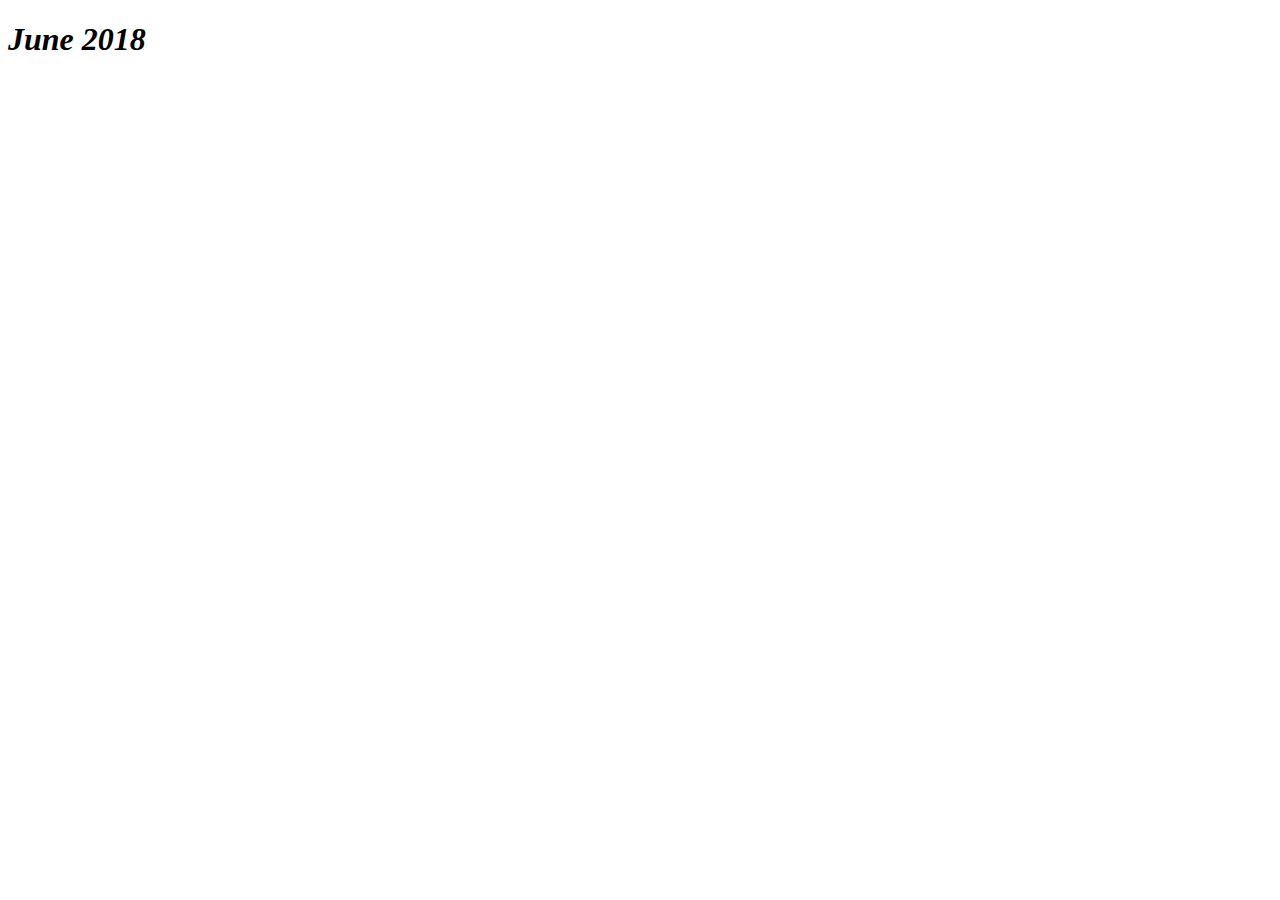
==== index.html @ 89ad9f08 "html test" ====
<!--<link rel="stylesheet" type="text/css" href="css/mypage.css">-->

<!DOCTYPE html>

<html>
<head>
    <meta http-equiv="Content-Type" content="text/html; charset=iso-8859-1">
    <title>TYX</title>
</head>
<body>
<h1 class = "header"><em>June 2018</em></h1>
<!--<form method="POST" action="logincheck-1.php">-->
    <!--<table>-->
        <!--<tr>-->
            <!--<p class="t1">Member id:<input type="text" size="20" name="member_id" ></p>-->
            <!--<p class="t1">Keyword:       <input type="text" size="20" name = "Search" placeholder="a book title or category"></p>-->
        <!--</tr>-->
    <!--</table>-->
    <!--<p class = "t1"><input type="submit" value="search"></p>-->
<!--</form>-->
</body>
</html>
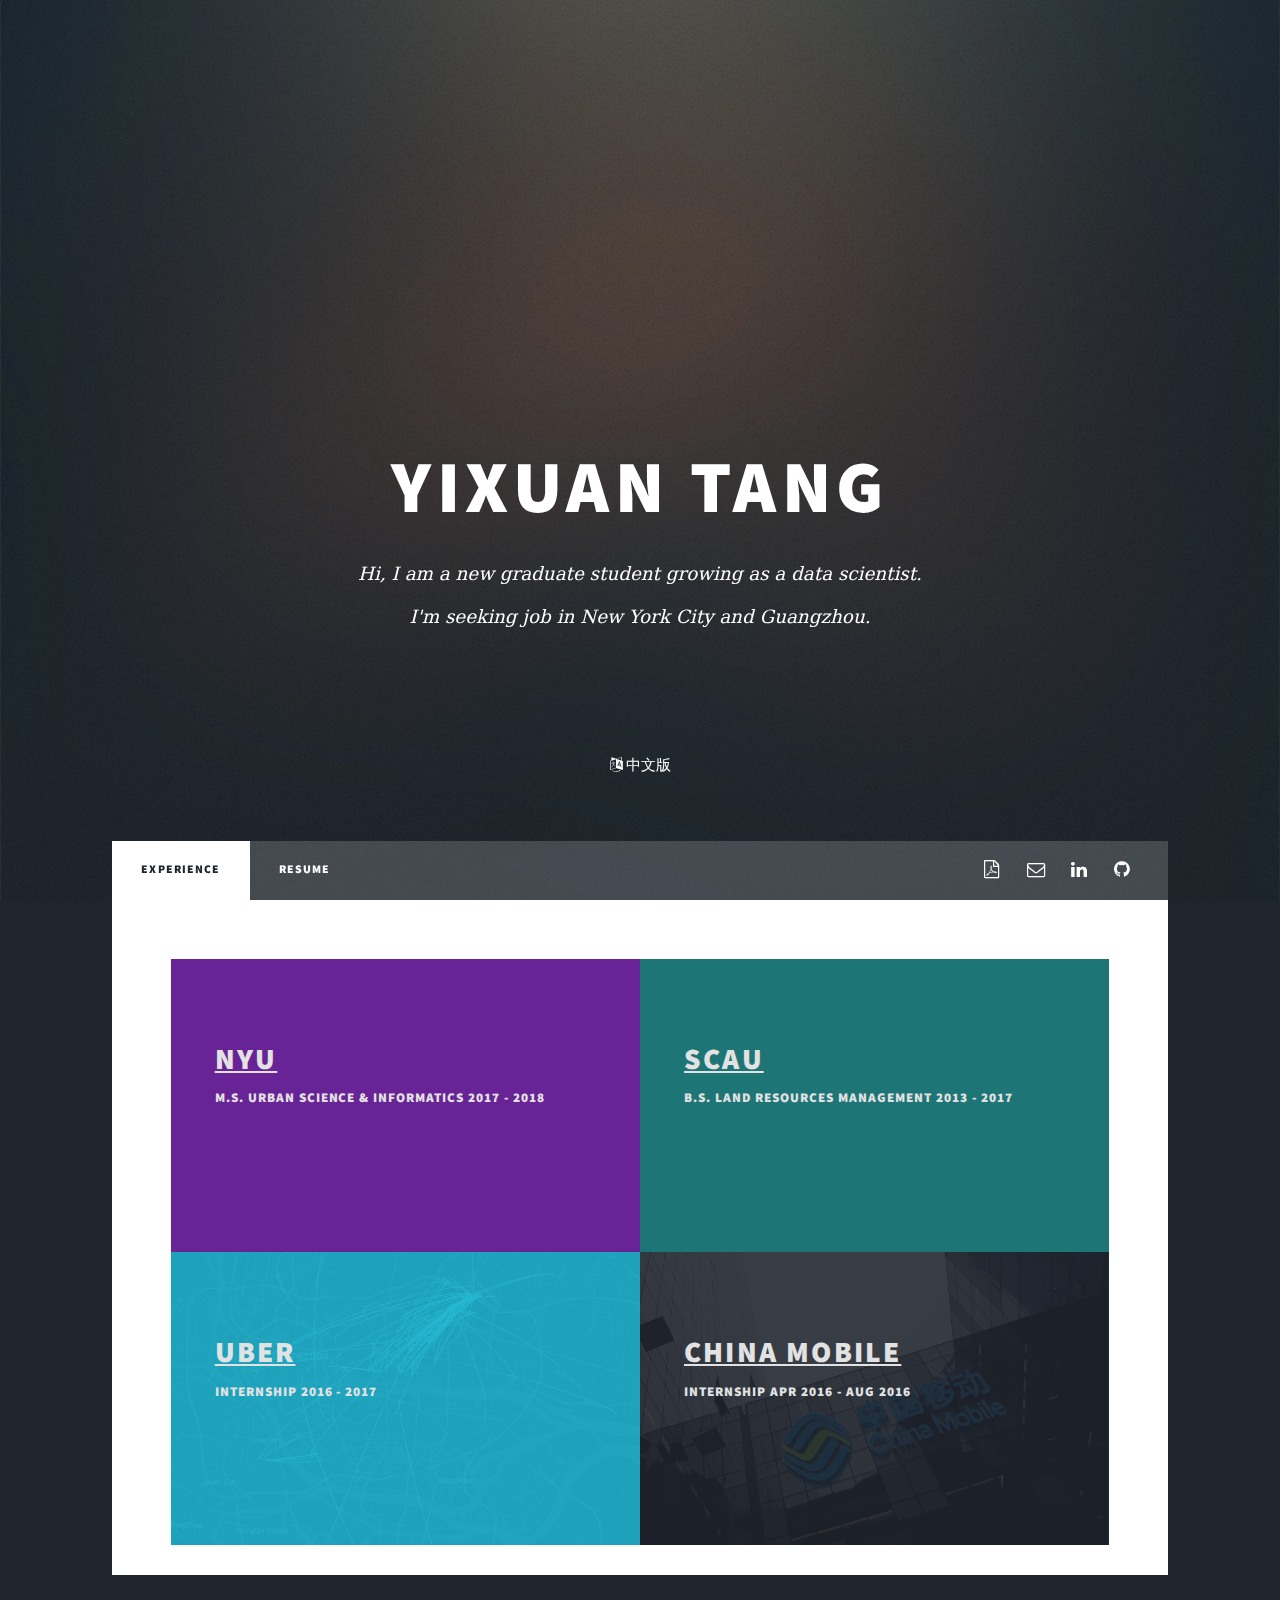
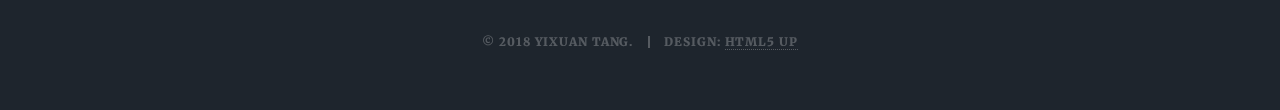
==== commit 7e92bbf5: "Jun Version Web" ====
--- a/index.html
+++ b/index.html
@@ -1,23 +1,122 @@
-
-<!--<link rel="stylesheet" type="text/css" href="css/mypage.css">-->
-
-<!DOCTYPE html>
-
-<html>
-<head>
-    <meta http-equiv="Content-Type" content="text/html; charset=iso-8859-1">
-    <title>TYX</title>
-</head>
-<body>
-<h1 class = "header"><em>June 2018</em></h1>
-<!--<form method="POST" action="logincheck-1.php">-->
-    <!--<table>-->
-        <!--<tr>-->
-            <!--<p class="t1">Member id:<input type="text" size="20" name="member_id" ></p>-->
-            <!--<p class="t1">Keyword:       <input type="text" size="20" name = "Search" placeholder="a book title or category"></p>-->
-        <!--</tr>-->
-    <!--</table>-->
-    <!--<p class = "t1"><input type="submit" value="search"></p>-->
-<!--</form>-->
-</body>
+<!DOCTYPE HTML>
+<!--
+	Massively by HTML5 UP
+	html5up.net | @ajlkn
+	Free for personal and commercial use under the CCA 3.0 license (html5up.net/license)
+-->
+<html>
+	<head>
+		<title>Yixuan Tang Personal Webpage</title>
+		<meta charset="utf-8" />
+		<meta name="viewport" content="width=device-width, initial-scale=1, user-scalable=no" />
+		<link rel="stylesheet" href="assets/css/main.css" />
+		<noscript><link rel="stylesheet" href="assets/css/noscript.css" /></noscript>
+	</head>
+	<body class="is-preload">
+		<!-- Wrapper -->
+			<div id="wrapper" class="fade-in">
+				<!-- Intro -->
+					<div id="intro">
+						<h1>Yixuan Tang</h1>
+
+						<p>Hi, I am a new graduate student growing as a data scientist.<br />
+						I'm seeking job in New York City and Guangzhou.<br /><br /><br /></p>
+						<ul class="actions">
+							<li><a href="index_中文.html" class = "icon fa-language"> 中文版</a></li>
+						</ul>
+					</div>
+
+				<!-- Header -->
+					<header id="header">
+						<a href="index.html" class="logo">Yixuan Tang</a>
+
+					</header>
+
+				<!-- Nav -->
+					<nav id="nav">
+						<ul class="links">
+							<li class="active"><a href="index.html">EXPERIENCE</a></li>
+							<li><a href="https://github.com/yixuantang/yixuantang.github.io/assets/resume/YixuanTang_Resume.pdf">RESUME</a></li>
+						</ul>
+						<ul class="icons">
+							<li><a href="https://github.com/yixuantang/yixuantang.github.io/assets/resume/YixuanTang_Resume.pdf" class="icon fa-file-pdf-o"><span class="label">Resume</span></a></li>
+							<li><a href="mailto:yt1369@Nyu.edu?Subject=Hey%20There's%20a%20job%20opportunity%20for%20you%20%3AD" class="icon alt fa-envelope-o"><span class="label">Email</span></a></li>
+					<li><a href="https://www.linkedin.com/in/yixuan-tang-3b2814149/" class="icon alt fa-linkedin"><span class="label">Linkedin</span></a></li>
+							<li><a href="https://github.com/yixuantang" class="icon alt fa-github"><span class="label">GitHub</span></a></li>
+						</ul>
+					</nav>
+
+				<!-- Main -->
+					<div id="main">
+						<!-- Featured Post -->
+							<section id="one" class="tiles">
+								<article>
+									<span class="image main">
+										<img src="images/nyu.JPG" alt="" />
+									</span>
+									<header class="major">
+										<h1>NYU</h1>
+										<h2>
+											<a href="generic.html" class="link">M.S. Urban Science & Informatics 2017 - 2018</a>
+										</h2>
+
+									</header>
+								</article>
+								<article>
+									<span class="image">
+										<img src="images/scau1.JPG" alt="" />
+									</span>
+									<header class="major">
+										<h1>SCAU</h1>
+										<h2>
+											<a href="generic_SCAU.html" class="link">B.S. Land Resources Management 2013 - 2017</a>
+										</h2>
+									</header>
+								</article>
+
+
+							<!--</section>-->
+							<!--<section id ='two' class="tiles">-->
+								<article>
+
+									<span class="image">
+										<img src="images/UberRoute.PNG" alt="" />
+									</span>
+									<header class="major">
+										<h1><a href="https://github.com/yixuantang/yixuantang.github.io/assets/resume/YixuanTang_Resume.pdf" class="link">Uber</a></h1>
+										<h2>
+											<a href="https://github.com/yixuantang/yixuantang.github.io/assets/resume/YixuanTang_Resume.pdf" class="link">Internship 2016 - 2017</a>
+										</h2>
+									</header>
+								</article>
+								<article>
+									<span class="image">
+										<img src="images/Chinamobile.jpeg" alt="" />
+									</span>
+									<header class="major">
+										<h1><a href='https://github.com/yixuantang/yixuantang.github.io/assets/resume/YixuanTang_Resume.pdf' class="link">China Mobile</a></h1>
+										<h2><a href="https://github.com/yixuantang/yixuantang.github.io/assets/resume/YixuanTang_Resume.pdf" class="link">Internship Apr 2016 - Aug 2016</a></h2>
+									</header>
+								</article>
+							</section>
+					</div>
+
+
+				<!-- Copyright -->
+					<div id="copyright">
+						<ul><li>&copy; 2018 Yixuan Tang. </li><li>Design: <a href="https://html5up.net">HTML5 UP</a></li></ul>
+					</div>
+
+			</div>
+
+		<!-- Scripts -->
+			<script src="assets/js/jquery.min.js"></script>
+			<script src="assets/js/jquery.scrollex.min.js"></script>
+			<script src="assets/js/jquery.scrolly.min.js"></script>
+			<script src="assets/js/browser.min.js"></script>
+			<script src="assets/js/breakpoints.min.js"></script>
+			<script src="assets/js/util.js"></script>
+			<script src="assets/js/main.js"></script>
+
+	</body>
 </html>--- a/assets/css/main.css
+++ b/assets/css/main.css
@@ -0,0 +1,4846 @@
+@import url(font-awesome.min.css);
+@import url("https://fonts.googleapis.com/css?family=Merriweather:300,700,300italic,700italic|Source+Sans+Pro:900");
+
+/*
+	Massively by HTML5 UP
+	html5up.net | @ajlkn
+	Free for personal and commercial use under the CCA 3.0 license (html5up.net/license)
+*/
+
+html, body, div, span, applet, object,
+iframe, h1, h2, h3, h4, h5, h6, p, blockquote,
+pre, a, abbr, acronym, address, big, cite,
+code, del, dfn, em, img, ins, kbd, q, s, samp,
+small, strike, strong, sub, sup, tt, var, b,
+u, i, center, dl, dt, dd, ol, ul, li, fieldset,
+form, label, legend, table, caption, tbody,
+tfoot, thead, tr, th, td, article, aside,
+canvas, details, embed, figure, figcaption,
+footer, header, hgroup, menu, nav, output, ruby,
+section, summary, time, mark, audio, video {
+	margin: 0;
+	padding: 0;
+	border: 0;
+	font-size: 100%;
+	font: inherit;
+	vertical-align: baseline;}
+
+article, aside, details, figcaption, figure,
+footer, header, hgroup, menu, nav, section {
+	display: block;}
+
+body {
+	line-height: 1;
+}
+
+ol, ul {
+	list-style: none;
+}
+
+blockquote, q {
+	quotes: none;
+}
+
+	blockquote:before, blockquote:after, q:before, q:after {
+		content: '';
+		content: none;
+	}
+
+table {
+	border-collapse: collapse;
+	border-spacing: 0;
+}
+
+body {
+	-webkit-text-size-adjust: none;
+}
+
+mark {
+	background-color: transparent;
+	color: inherit;
+}
+
+input::-moz-focus-inner {
+	border: 0;
+	padding: 0;
+}
+
+input, select, textarea {
+	-moz-appearance: none;
+	-webkit-appearance: none;
+	-ms-appearance: none;
+	appearance: none;
+}
+
+/* Basic */
+
+	@-ms-viewport {
+		width: device-width;
+	}
+
+	body {
+		-ms-overflow-style: scrollbar;
+	}
+
+	@media screen and (max-width: 480px) {
+
+		html, body {
+			min-width: 320px;
+		}
+
+	}
+
+	html {
+		box-sizing: border-box;
+	}
+
+	*, *:before, *:after {
+		box-sizing: inherit;
+	}
+
+	body {
+		background-color: #1e252d;
+	}
+
+		body.is-preload *, body.is-preload *:before, body.is-preload *:after {
+			-moz-animation: none !important;
+			-webkit-animation: none !important;
+			-ms-animation: none !important;
+			animation: none !important;
+			-moz-transition: none !important;
+			-webkit-transition: none !important;
+			-ms-transition: none !important;
+			transition: none !important;
+		}
+
+/* Type */
+
+	html {
+		font-size: 16pt;
+	}
+
+		@media screen and (max-width: 1680px) {
+
+			html {
+				font-size: 12pt;
+			}
+
+		}
+
+		@media screen and (max-width: 1280px) {
+
+			html {
+				font-size: 11pt;
+			}
+
+		}
+
+		@media screen and (max-width: 360px) {
+
+			html {
+				font-size: 10pt;
+			}
+
+		}
+
+	body {
+		color: #212931;
+	}
+
+	body, input, select, textarea {
+		font-family: "Merriweather", Georgia, serif;
+		font-weight: 300;
+		font-size: 1rem;
+		line-height: 2.375;
+	}
+
+	a {
+		-moz-transition: color 0.2s ease-in-out, background-color 0.2s ease-in-out, border-color 0.2s ease-in-out, box-shadow 0.2s ease-in-out;
+		-webkit-transition: color 0.2s ease-in-out, background-color 0.2s ease-in-out, border-color 0.2s ease-in-out, box-shadow 0.2s ease-in-out;
+		-ms-transition: color 0.2s ease-in-out, background-color 0.2s ease-in-out, border-color 0.2s ease-in-out, box-shadow 0.2s ease-in-out;
+		transition: color 0.2s ease-in-out, background-color 0.2s ease-in-out, border-color 0.2s ease-in-out, box-shadow 0.2s ease-in-out;
+		border-bottom: dotted 1px;
+		text-decoration: none;
+	}
+
+		a:hover {
+			border-bottom-color: transparent;
+		}
+
+	strong, b {
+		font-weight: 600;
+	}
+
+	em, i {
+		font-style: italic;
+	}
+
+	p {
+		text-align: justify;
+		margin: 0 0 2rem 0;
+	}
+
+	h1, h2, h3, h4, h5, h6 {
+		font-family: "Source Sans Pro", Helvetica, sans-serif;
+		font-weight: 900;
+		line-height: 1.5;
+		letter-spacing: 0.075em;
+		text-transform: uppercase;
+		margin: 0 0 1rem 0;
+	}
+
+		h1 a, h2 a, h3 a, h4 a, h5 a, h6 a {
+			border-bottom: 0;
+			color: inherit;
+			text-decoration: none;
+		}
+
+	h1 {
+		font-size: 4rem;
+		line-height: 1.1;
+		margin: 0 0 2rem 0;
+	}
+
+	h2 {
+		font-size: 1.75rem;
+		line-height: 1.3;
+		margin: 0 0 1.5rem 0;
+	}
+
+	h3 {
+		font-size: 1.25rem;
+		margin: 0 0 1.5rem 0;
+	}
+
+	h4 {
+		font-size: 1rem;
+	}
+
+	h5 {
+		font-size: 0.9rem;
+	}
+
+	h6 {
+		font-size: 0.8rem;
+	}
+	p{
+		font-family: "Droid Serif", "DejaVu Serif", "STIX", serif;
+		font-size: 0.8rem;
+		margin: 0 0 1.5rem 0;
+		text-align: left;
+
+
+	}
+	sub {
+		font-size: 0.8rem;
+		position: relative;
+		top: 0.5rem;
+	}
+
+	sup {
+		font-size: 0.8rem;
+		position: relative;
+		top: -0.5rem;
+	}
+
+	blockquote {
+		border-left: solid 4px;
+		font-style: italic;
+		margin: 0 0 2rem 0;
+		padding: 0.5rem 0 0.5rem 2rem;
+	}
+
+	code {
+		border: solid 2px;
+		font-family: "Courier New", monospace;
+		font-size: 0.9rem;
+		margin: 0 0.25rem;
+		padding: 0.25rem 0.65rem;
+	}
+
+	pre {
+		-webkit-overflow-scrolling: touch;
+		font-family: "Courier New", monospace;
+		font-size: 0.9rem;
+		margin: 0 0 2rem 0;
+	}
+
+		pre code {
+			display: block;
+			line-height: 1.75;
+			padding: 1rem 1.5rem;
+			overflow-x: auto;
+		}
+
+	hr {
+		border: 0;
+		border-bottom: solid 2px;
+		margin: 3rem 0;
+	}
+
+		hr.major {
+			margin: 5rem 0;
+		}
+
+	.align-left {
+		text-align: left;
+	}
+
+	.align-center {
+		text-align: center;
+	}
+
+	.align-right {
+		text-align: right;
+	}
+
+	input, select, textarea {
+		color: #212931;
+	}
+
+	a {
+		color: #212931;
+		border-bottom-color: rgba(33, 41, 49, 0.5);
+	}
+
+		a:hover {
+			border-bottom-color: transparent;
+			color: #18bfef !important;
+		}
+
+	strong, b {
+		color: #212931;
+	}
+
+	h1, h2, h3, h4, h5, h6 {
+		color: #212931;
+	}
+
+	blockquote {
+		border-left-color: #eeeeee;
+	}
+
+	code {
+		background: rgba(220, 220, 220, 0.25);
+		border-color: #eeeeee;
+	}
+
+	hr {
+		border-bottom-color: #eeeeee;
+	}
+
+/* Row */
+
+	.row {
+		display: flex;
+		flex-wrap: wrap;
+		box-sizing: border-box;
+		align-items: stretch;
+	}
+
+		.row > * {
+			box-sizing: border-box;
+		}
+
+		.row.gtr-uniform > * > :last-child {
+			margin-bottom: 0;
+		}
+
+		.row.aln-left {
+			justify-content: flex-start;
+		}
+
+		.row.aln-center {
+			justify-content: center;
+		}
+
+		.row.aln-right {
+			justify-content: flex-end;
+		}
+
+		.row.aln-top {
+			align-items: flex-start;
+		}
+
+		.row.aln-middle {
+			align-items: center;
+		}
+
+		.row.aln-bottom {
+			align-items: flex-end;
+		}
+
+		.row > .imp {
+			order: -1;
+		}
+
+		.row > .col-1 {
+			width: 8.3333333333%;
+		}
+
+		.row > .off-1 {
+			margin-left: 8.3333333333%;
+		}
+
+		.row > .col-2 {
+			width: 16.6666666667%;
+		}
+
+		.row > .off-2 {
+			margin-left: 16.6666666667%;
+		}
+
+		.row > .col-3 {
+			width: 25%;
+		}
+
+		.row > .off-3 {
+			margin-left: 25%;
+		}
+
+		.row > .col-4 {
+			width: 33.3333333333%;
+		}
+
+		.row > .off-4 {
+			margin-left: 33.3333333333%;
+		}
+
+		.row > .col-5 {
+			width: 41.6666666667%;
+		}
+
+		.row > .off-5 {
+			margin-left: 41.6666666667%;
+		}
+
+		.row > .col-6 {
+			width: 50%;
+		}
+
+		.row > .off-6 {
+			margin-left: 50%;
+		}
+
+		.row > .col-7 {
+			width: 58.3333333333%;
+		}
+
+		.row > .off-7 {
+			margin-left: 58.3333333333%;
+		}
+
+		.row > .col-8 {
+			width: 66.6666666667%;
+		}
+
+		.row > .off-8 {
+			margin-left: 66.6666666667%;
+		}
+
+		.row > .col-9 {
+			width: 75%;
+		}
+
+		.row > .off-9 {
+			margin-left: 75%;
+		}
+
+		.row > .col-10 {
+			width: 83.3333333333%;
+		}
+
+		.row > .off-10 {
+			margin-left: 83.3333333333%;
+		}
+
+		.row > .col-11 {
+			width: 91.6666666667%;
+		}
+
+		.row > .off-11 {
+			margin-left: 91.6666666667%;
+		}
+
+		.row > .col-12 {
+			width: 100%;
+		}
+
+		.row > .off-12 {
+			margin-left: 100%;
+		}
+
+		.row.gtr-0 {
+			margin-top: 0;
+			margin-left: 0rem;
+		}
+
+			.row.gtr-0 > * {
+				padding: 0 0 0 0rem;
+			}
+
+			.row.gtr-0.gtr-uniform {
+				margin-top: 0rem;
+			}
+
+				.row.gtr-0.gtr-uniform > * {
+					padding-top: 0rem;
+				}
+
+		.row.gtr-25 {
+			margin-top: 0;
+			margin-left: -0.375rem;
+		}
+
+			.row.gtr-25 > * {
+				padding: 0 0 0 0.375rem;
+			}
+
+			.row.gtr-25.gtr-uniform {
+				margin-top: -0.375rem;
+			}
+
+				.row.gtr-25.gtr-uniform > * {
+					padding-top: 0.375rem;
+				}
+
+		.row.gtr-50 {
+			margin-top: 0;
+			margin-left: -0.75rem;
+		}
+
+			.row.gtr-50 > * {
+				padding: 0 0 0 0.75rem;
+			}
+
+			.row.gtr-50.gtr-uniform {
+				margin-top: -0.75rem;
+			}
+
+				.row.gtr-50.gtr-uniform > * {
+					padding-top: 0.75rem;
+				}
+
+		.row {
+			margin-top: 0;
+			margin-left: -1.5rem;
+		}
+
+			.row > * {
+				padding: 0 0 0 1.5rem;
+			}
+
+			.row.gtr-uniform {
+				margin-top: -1.5rem;
+			}
+
+				.row.gtr-uniform > * {
+					padding-top: 1.5rem;
+				}
+
+		.row.gtr-150 {
+			margin-top: 0;
+			margin-left: -2.25rem;
+		}
+
+			.row.gtr-150 > * {
+				padding: 0 0 0 2.25rem;
+			}
+
+			.row.gtr-150.gtr-uniform {
+				margin-top: -2.25rem;
+			}
+
+				.row.gtr-150.gtr-uniform > * {
+					padding-top: 2.25rem;
+				}
+
+		.row.gtr-200 {
+			margin-top: 0;
+			margin-left: -3rem;
+		}
+
+			.row.gtr-200 > * {
+				padding: 0 0 0 3rem;
+			}
+
+			.row.gtr-200.gtr-uniform {
+				margin-top: -3rem;
+			}
+
+				.row.gtr-200.gtr-uniform > * {
+					padding-top: 3rem;
+				}
+
+		@media screen and (max-width: 1680px) {
+
+			.row {
+				display: flex;
+				flex-wrap: wrap;
+				box-sizing: border-box;
+				align-items: stretch;
+			}
+
+				.row > * {
+					box-sizing: border-box;
+				}
+
+				.row.gtr-uniform > * > :last-child {
+					margin-bottom: 0;
+				}
+
+				.row.aln-left {
+					justify-content: flex-start;
+				}
+
+				.row.aln-center {
+					justify-content: center;
+				}
+
+				.row.aln-right {
+					justify-content: flex-end;
+				}
+
+				.row.aln-top {
+					align-items: flex-start;
+				}
+
+				.row.aln-middle {
+					align-items: center;
+				}
+
+				.row.aln-bottom {
+					align-items: flex-end;
+				}
+
+				.row > .imp-xlarge {
+					order: -1;
+				}
+
+				.row > .col-1-xlarge {
+					width: 8.3333333333%;
+				}
+
+				.row > .off-1-xlarge {
+					margin-left: 8.3333333333%;
+				}
+
+				.row > .col-2-xlarge {
+					width: 16.6666666667%;
+				}
+
+				.row > .off-2-xlarge {
+					margin-left: 16.6666666667%;
+				}
+
+				.row > .col-3-xlarge {
+					width: 25%;
+				}
+
+				.row > .off-3-xlarge {
+					margin-left: 25%;
+				}
+
+				.row > .col-4-xlarge {
+					width: 33.3333333333%;
+				}
+
+				.row > .off-4-xlarge {
+					margin-left: 33.3333333333%;
+				}
+
+				.row > .col-5-xlarge {
+					width: 41.6666666667%;
+				}
+
+				.row > .off-5-xlarge {
+					margin-left: 41.6666666667%;
+				}
+
+				.row > .col-6-xlarge {
+					width: 50%;
+				}
+
+				.row > .off-6-xlarge {
+					margin-left: 50%;
+				}
+
+				.row > .col-7-xlarge {
+					width: 58.3333333333%;
+				}
+
+				.row > .off-7-xlarge {
+					margin-left: 58.3333333333%;
+				}
+
+				.row > .col-8-xlarge {
+					width: 66.6666666667%;
+				}
+
+				.row > .off-8-xlarge {
+					margin-left: 66.6666666667%;
+				}
+
+				.row > .col-9-xlarge {
+					width: 75%;
+				}
+
+				.row > .off-9-xlarge {
+					margin-left: 75%;
+				}
+
+				.row > .col-10-xlarge {
+					width: 83.3333333333%;
+				}
+
+				.row > .off-10-xlarge {
+					margin-left: 83.3333333333%;
+				}
+
+				.row > .col-11-xlarge {
+					width: 91.6666666667%;
+				}
+
+				.row > .off-11-xlarge {
+					margin-left: 91.6666666667%;
+				}
+
+				.row > .col-12-xlarge {
+					width: 100%;
+				}
+
+				.row > .off-12-xlarge {
+					margin-left: 100%;
+				}
+
+				.row.gtr-0 {
+					margin-top: 0;
+					margin-left: 0rem;
+				}
+
+					.row.gtr-0 > * {
+						padding: 0 0 0 0rem;
+					}
+
+					.row.gtr-0.gtr-uniform {
+						margin-top: 0rem;
+					}
+
+						.row.gtr-0.gtr-uniform > * {
+							padding-top: 0rem;
+						}
+
+				.row.gtr-25 {
+					margin-top: 0;
+					margin-left: -0.375rem;
+				}
+
+					.row.gtr-25 > * {
+						padding: 0 0 0 0.375rem;
+					}
+
+					.row.gtr-25.gtr-uniform {
+						margin-top: -0.375rem;
+					}
+
+						.row.gtr-25.gtr-uniform > * {
+							padding-top: 0.375rem;
+						}
+
+				.row.gtr-50 {
+					margin-top: 0;
+					margin-left: -0.75rem;
+				}
+
+					.row.gtr-50 > * {
+						padding: 0 0 0 0.75rem;
+					}
+
+					.row.gtr-50.gtr-uniform {
+						margin-top: -0.75rem;
+					}
+
+						.row.gtr-50.gtr-uniform > * {
+							padding-top: 0.75rem;
+						}
+
+				.row {
+					margin-top: 0;
+					margin-left: -1.5rem;
+				}
+
+					.row > * {
+						padding: 0 0 0 1.5rem;
+					}
+
+					.row.gtr-uniform {
+						margin-top: -1.5rem;
+					}
+
+						.row.gtr-uniform > * {
+							padding-top: 1.5rem;
+						}
+
+				.row.gtr-150 {
+					margin-top: 0;
+					margin-left: -2.25rem;
+				}
+
+					.row.gtr-150 > * {
+						padding: 0 0 0 2.25rem;
+					}
+
+					.row.gtr-150.gtr-uniform {
+						margin-top: -2.25rem;
+					}
+
+						.row.gtr-150.gtr-uniform > * {
+							padding-top: 2.25rem;
+						}
+
+				.row.gtr-200 {
+					margin-top: 0;
+					margin-left: -3rem;
+				}
+
+					.row.gtr-200 > * {
+						padding: 0 0 0 3rem;
+					}
+
+					.row.gtr-200.gtr-uniform {
+						margin-top: -3rem;
+					}
+
+						.row.gtr-200.gtr-uniform > * {
+							padding-top: 3rem;
+						}
+
+		}
+
+		@media screen and (max-width: 1280px) {
+
+			.row {
+				display: flex;
+				flex-wrap: wrap;
+				box-sizing: border-box;
+				align-items: stretch;
+			}
+
+				.row > * {
+					box-sizing: border-box;
+				}
+
+				.row.gtr-uniform > * > :last-child {
+					margin-bottom: 0;
+				}
+
+				.row.aln-left {
+					justify-content: flex-start;
+				}
+
+				.row.aln-center {
+					justify-content: center;
+				}
+
+				.row.aln-right {
+					justify-content: flex-end;
+				}
+
+				.row.aln-top {
+					align-items: flex-start;
+				}
+
+				.row.aln-middle {
+					align-items: center;
+				}
+
+				.row.aln-bottom {
+					align-items: flex-end;
+				}
+
+				.row > .imp-large {
+					order: -1;
+				}
+
+				.row > .col-1-large {
+					width: 8.3333333333%;
+				}
+
+				.row > .off-1-large {
+					margin-left: 8.3333333333%;
+				}
+
+				.row > .col-2-large {
+					width: 16.6666666667%;
+				}
+
+				.row > .off-2-large {
+					margin-left: 16.6666666667%;
+				}
+
+				.row > .col-3-large {
+					width: 25%;
+				}
+
+				.row > .off-3-large {
+					margin-left: 25%;
+				}
+
+				.row > .col-4-large {
+					width: 33.3333333333%;
+				}
+
+				.row > .off-4-large {
+					margin-left: 33.3333333333%;
+				}
+
+				.row > .col-5-large {
+					width: 41.6666666667%;
+				}
+
+				.row > .off-5-large {
+					margin-left: 41.6666666667%;
+				}
+
+				.row > .col-6-large {
+					width: 50%;
+				}
+
+				.row > .off-6-large {
+					margin-left: 50%;
+				}
+
+				.row > .col-7-large {
+					width: 58.3333333333%;
+				}
+
+				.row > .off-7-large {
+					margin-left: 58.3333333333%;
+				}
+
+				.row > .col-8-large {
+					width: 66.6666666667%;
+				}
+
+				.row > .off-8-large {
+					margin-left: 66.6666666667%;
+				}
+
+				.row > .col-9-large {
+					width: 75%;
+				}
+
+				.row > .off-9-large {
+					margin-left: 75%;
+				}
+
+				.row > .col-10-large {
+					width: 83.3333333333%;
+				}
+
+				.row > .off-10-large {
+					margin-left: 83.3333333333%;
+				}
+
+				.row > .col-11-large {
+					width: 91.6666666667%;
+				}
+
+				.row > .off-11-large {
+					margin-left: 91.6666666667%;
+				}
+
+				.row > .col-12-large {
+					width: 100%;
+				}
+
+				.row > .off-12-large {
+					margin-left: 100%;
+				}
+
+				.row.gtr-0 {
+					margin-top: 0;
+					margin-left: 0rem;
+				}
+
+					.row.gtr-0 > * {
+						padding: 0 0 0 0rem;
+					}
+
+					.row.gtr-0.gtr-uniform {
+						margin-top: 0rem;
+					}
+
+						.row.gtr-0.gtr-uniform > * {
+							padding-top: 0rem;
+						}
+
+				.row.gtr-25 {
+					margin-top: 0;
+					margin-left: -0.375rem;
+				}
+
+					.row.gtr-25 > * {
+						padding: 0 0 0 0.375rem;
+					}
+
+					.row.gtr-25.gtr-uniform {
+						margin-top: -0.375rem;
+					}
+
+						.row.gtr-25.gtr-uniform > * {
+							padding-top: 0.375rem;
+						}
+
+				.row.gtr-50 {
+					margin-top: 0;
+					margin-left: -0.75rem;
+				}
+
+					.row.gtr-50 > * {
+						padding: 0 0 0 0.75rem;
+					}
+
+					.row.gtr-50.gtr-uniform {
+						margin-top: -0.75rem;
+					}
+
+						.row.gtr-50.gtr-uniform > * {
+							padding-top: 0.75rem;
+						}
+
+				.row {
+					margin-top: 0;
+					margin-left: -1.5rem;
+				}
+
+					.row > * {
+						padding: 0 0 0 1.5rem;
+					}
+
+					.row.gtr-uniform {
+						margin-top: -1.5rem;
+					}
+
+						.row.gtr-uniform > * {
+							padding-top: 1.5rem;
+						}
+
+				.row.gtr-150 {
+					margin-top: 0;
+					margin-left: -2.25rem;
+				}
+
+					.row.gtr-150 > * {
+						padding: 0 0 0 2.25rem;
+					}
+
+					.row.gtr-150.gtr-uniform {
+						margin-top: -2.25rem;
+					}
+
+						.row.gtr-150.gtr-uniform > * {
+							padding-top: 2.25rem;
+						}
+
+				.row.gtr-200 {
+					margin-top: 0;
+					margin-left: -3rem;
+				}
+
+					.row.gtr-200 > * {
+						padding: 0 0 0 3rem;
+					}
+
+					.row.gtr-200.gtr-uniform {
+						margin-top: -3rem;
+					}
+
+						.row.gtr-200.gtr-uniform > * {
+							padding-top: 3rem;
+						}
+
+		}
+
+		@media screen and (max-width: 980px) {
+
+			.row {
+				display: flex;
+				flex-wrap: wrap;
+				box-sizing: border-box;
+				align-items: stretch;
+			}
+
+				.row > * {
+					box-sizing: border-box;
+				}
+
+				.row.gtr-uniform > * > :last-child {
+					margin-bottom: 0;
+				}
+
+				.row.aln-left {
+					justify-content: flex-start;
+				}
+
+				.row.aln-center {
+					justify-content: center;
+				}
+
+				.row.aln-right {
+					justify-content: flex-end;
+				}
+
+				.row.aln-top {
+					align-items: flex-start;
+				}
+
+				.row.aln-middle {
+					align-items: center;
+				}
+
+				.row.aln-bottom {
+					align-items: flex-end;
+				}
+
+				.row > .imp-medium {
+					order: -1;
+				}
+
+				.row > .col-1-medium {
+					width: 8.3333333333%;
+				}
+
+				.row > .off-1-medium {
+					margin-left: 8.3333333333%;
+				}
+
+				.row > .col-2-medium {
+					width: 16.6666666667%;
+				}
+
+				.row > .off-2-medium {
+					margin-left: 16.6666666667%;
+				}
+
+				.row > .col-3-medium {
+					width: 25%;
+				}
+
+				.row > .off-3-medium {
+					margin-left: 25%;
+				}
+
+				.row > .col-4-medium {
+					width: 33.3333333333%;
+				}
+
+				.row > .off-4-medium {
+					margin-left: 33.3333333333%;
+				}
+
+				.row > .col-5-medium {
+					width: 41.6666666667%;
+				}
+
+				.row > .off-5-medium {
+					margin-left: 41.6666666667%;
+				}
+
+				.row > .col-6-medium {
+					width: 50%;
+				}
+
+				.row > .off-6-medium {
+					margin-left: 50%;
+				}
+
+				.row > .col-7-medium {
+					width: 58.3333333333%;
+				}
+
+				.row > .off-7-medium {
+					margin-left: 58.3333333333%;
+				}
+
+				.row > .col-8-medium {
+					width: 66.6666666667%;
+				}
+
+				.row > .off-8-medium {
+					margin-left: 66.6666666667%;
+				}
+
+				.row > .col-9-medium {
+					width: 75%;
+				}
+
+				.row > .off-9-medium {
+					margin-left: 75%;
+				}
+
+				.row > .col-10-medium {
+					width: 83.3333333333%;
+				}
+
+				.row > .off-10-medium {
+					margin-left: 83.3333333333%;
+				}
+
+				.row > .col-11-medium {
+					width: 91.6666666667%;
+				}
+
+				.row > .off-11-medium {
+					margin-left: 91.6666666667%;
+				}
+
+				.row > .col-12-medium {
+					width: 100%;
+				}
+
+				.row > .off-12-medium {
+					margin-left: 100%;
+				}
+
+				.row.gtr-0 {
+					margin-top: 0;
+					margin-left: 0rem;
+				}
+
+					.row.gtr-0 > * {
+						padding: 0 0 0 0rem;
+					}
+
+					.row.gtr-0.gtr-uniform {
+						margin-top: 0rem;
+					}
+
+						.row.gtr-0.gtr-uniform > * {
+							padding-top: 0rem;
+						}
+
+				.row.gtr-25 {
+					margin-top: 0;
+					margin-left: -0.375rem;
+				}
+
+					.row.gtr-25 > * {
+						padding: 0 0 0 0.375rem;
+					}
+
+					.row.gtr-25.gtr-uniform {
+						margin-top: -0.375rem;
+					}
+
+						.row.gtr-25.gtr-uniform > * {
+							padding-top: 0.375rem;
+						}
+
+				.row.gtr-50 {
+					margin-top: 0;
+					margin-left: -0.75rem;
+				}
+
+					.row.gtr-50 > * {
+						padding: 0 0 0 0.75rem;
+					}
+
+					.row.gtr-50.gtr-uniform {
+						margin-top: -0.75rem;
+					}
+
+						.row.gtr-50.gtr-uniform > * {
+							padding-top: 0.75rem;
+						}
+
+				.row {
+					margin-top: 0;
+					margin-left: -1.5rem;
+				}
+
+					.row > * {
+						padding: 0 0 0 1.5rem;
+					}
+
+					.row.gtr-uniform {
+						margin-top: -1.5rem;
+					}
+
+						.row.gtr-uniform > * {
+							padding-top: 1.5rem;
+						}
+
+				.row.gtr-150 {
+					margin-top: 0;
+					margin-left: -2.25rem;
+				}
+
+					.row.gtr-150 > * {
+						padding: 0 0 0 2.25rem;
+					}
+
+					.row.gtr-150.gtr-uniform {
+						margin-top: -2.25rem;
+					}
+
+						.row.gtr-150.gtr-uniform > * {
+							padding-top: 2.25rem;
+						}
+
+				.row.gtr-200 {
+					margin-top: 0;
+					margin-left: -3rem;
+				}
+
+					.row.gtr-200 > * {
+						padding: 0 0 0 3rem;
+					}
+
+					.row.gtr-200.gtr-uniform {
+						margin-top: -3rem;
+					}
+
+						.row.gtr-200.gtr-uniform > * {
+							padding-top: 3rem;
+						}
+
+		}
+
+		@media screen and (max-width: 736px) {
+
+			.row {
+				display: flex;
+				flex-wrap: wrap;
+				box-sizing: border-box;
+				align-items: stretch;
+			}
+
+				.row > * {
+					box-sizing: border-box;
+				}
+
+				.row.gtr-uniform > * > :last-child {
+					margin-bottom: 0;
+				}
+
+				.row.aln-left {
+					justify-content: flex-start;
+				}
+
+				.row.aln-center {
+					justify-content: center;
+				}
+
+				.row.aln-right {
+					justify-content: flex-end;
+				}
+
+				.row.aln-top {
+					align-items: flex-start;
+				}
+
+				.row.aln-middle {
+					align-items: center;
+				}
+
+				.row.aln-bottom {
+					align-items: flex-end;
+				}
+
+				.row > .imp-small {
+					order: -1;
+				}
+
+				.row > .col-1-small {
+					width: 8.3333333333%;
+				}
+
+				.row > .off-1-small {
+					margin-left: 8.3333333333%;
+				}
+
+				.row > .col-2-small {
+					width: 16.6666666667%;
+				}
+
+				.row > .off-2-small {
+					margin-left: 16.6666666667%;
+				}
+
+				.row > .col-3-small {
+					width: 25%;
+				}
+
+				.row > .off-3-small {
+					margin-left: 25%;
+				}
+
+				.row > .col-4-small {
+					width: 33.3333333333%;
+				}
+
+				.row > .off-4-small {
+					margin-left: 33.3333333333%;
+				}
+
+				.row > .col-5-small {
+					width: 41.6666666667%;
+				}
+
+				.row > .off-5-small {
+					margin-left: 41.6666666667%;
+				}
+
+				.row > .col-6-small {
+					width: 50%;
+				}
+
+				.row > .off-6-small {
+					margin-left: 50%;
+				}
+
+				.row > .col-7-small {
+					width: 58.3333333333%;
+				}
+
+				.row > .off-7-small {
+					margin-left: 58.3333333333%;
+				}
+
+				.row > .col-8-small {
+					width: 66.6666666667%;
+				}
+
+				.row > .off-8-small {
+					margin-left: 66.6666666667%;
+				}
+
+				.row > .col-9-small {
+					width: 75%;
+				}
+
+				.row > .off-9-small {
+					margin-left: 75%;
+				}
+
+				.row > .col-10-small {
+					width: 83.3333333333%;
+				}
+
+				.row > .off-10-small {
+					margin-left: 83.3333333333%;
+				}
+
+				.row > .col-11-small {
+					width: 91.6666666667%;
+				}
+
+				.row > .off-11-small {
+					margin-left: 91.6666666667%;
+				}
+
+				.row > .col-12-small {
+					width: 100%;
+				}
+
+				.row > .off-12-small {
+					margin-left: 100%;
+				}
+
+				.row.gtr-0 {
+					margin-top: 0;
+					margin-left: 0rem;
+				}
+
+					.row.gtr-0 > * {
+						padding: 0 0 0 0rem;
+					}
+
+					.row.gtr-0.gtr-uniform {
+						margin-top: 0rem;
+					}
+
+						.row.gtr-0.gtr-uniform > * {
+							padding-top: 0rem;
+						}
+
+				.row.gtr-25 {
+					margin-top: 0;
+					margin-left: -0.375rem;
+				}
+
+					.row.gtr-25 > * {
+						padding: 0 0 0 0.375rem;
+					}
+
+					.row.gtr-25.gtr-uniform {
+						margin-top: -0.375rem;
+					}
+
+						.row.gtr-25.gtr-uniform > * {
+							padding-top: 0.375rem;
+						}
+
+				.row.gtr-50 {
+					margin-top: 0;
+					margin-left: -0.75rem;
+				}
+
+					.row.gtr-50 > * {
+						padding: 0 0 0 0.75rem;
+					}
+
+					.row.gtr-50.gtr-uniform {
+						margin-top: -0.75rem;
+					}
+
+						.row.gtr-50.gtr-uniform > * {
+							padding-top: 0.75rem;
+						}
+
+				.row {
+					margin-top: 0;
+					margin-left: -1.5rem;
+				}
+
+					.row > * {
+						padding: 0 0 0 1.5rem;
+					}
+
+					.row.gtr-uniform {
+						margin-top: -1.5rem;
+					}
+
+						.row.gtr-uniform > * {
+							padding-top: 1.5rem;
+						}
+
+				.row.gtr-150 {
+					margin-top: 0;
+					margin-left: -2.25rem;
+				}
+
+					.row.gtr-150 > * {
+						padding: 0 0 0 2.25rem;
+					}
+
+					.row.gtr-150.gtr-uniform {
+						margin-top: -2.25rem;
+					}
+
+						.row.gtr-150.gtr-uniform > * {
+							padding-top: 2.25rem;
+						}
+
+				.row.gtr-200 {
+					margin-top: 0;
+					margin-left: -3rem;
+				}
+
+					.row.gtr-200 > * {
+						padding: 0 0 0 3rem;
+					}
+
+					.row.gtr-200.gtr-uniform {
+						margin-top: -3rem;
+					}
+
+						.row.gtr-200.gtr-uniform > * {
+							padding-top: 3rem;
+						}
+
+		}
+
+		@media screen and (max-width: 480px) {
+
+			.row {
+				display: flex;
+				flex-wrap: wrap;
+				box-sizing: border-box;
+				align-items: stretch;
+			}
+
+				.row > * {
+					box-sizing: border-box;
+				}
+
+				.row.gtr-uniform > * > :last-child {
+					margin-bottom: 0;
+				}
+
+				.row.aln-left {
+					justify-content: flex-start;
+				}
+
+				.row.aln-center {
+					justify-content: center;
+				}
+
+				.row.aln-right {
+					justify-content: flex-end;
+				}
+
+				.row.aln-top {
+					align-items: flex-start;
+				}
+
+				.row.aln-middle {
+					align-items: center;
+				}
+
+				.row.aln-bottom {
+					align-items: flex-end;
+				}
+
+				.row > .imp-xsmall {
+					order: -1;
+				}
+
+				.row > .col-1-xsmall {
+					width: 8.3333333333%;
+				}
+
+				.row > .off-1-xsmall {
+					margin-left: 8.3333333333%;
+				}
+
+				.row > .col-2-xsmall {
+					width: 16.6666666667%;
+				}
+
+				.row > .off-2-xsmall {
+					margin-left: 16.6666666667%;
+				}
+
+				.row > .col-3-xsmall {
+					width: 25%;
+				}
+
+				.row > .off-3-xsmall {
+					margin-left: 25%;
+				}
+
+				.row > .col-4-xsmall {
+					width: 33.3333333333%;
+				}
+
+				.row > .off-4-xsmall {
+					margin-left: 33.3333333333%;
+				}
+
+				.row > .col-5-xsmall {
+					width: 41.6666666667%;
+				}
+
+				.row > .off-5-xsmall {
+					margin-left: 41.6666666667%;
+				}
+
+				.row > .col-6-xsmall {
+					width: 50%;
+				}
+
+				.row > .off-6-xsmall {
+					margin-left: 50%;
+				}
+
+				.row > .col-7-xsmall {
+					width: 58.3333333333%;
+				}
+
+				.row > .off-7-xsmall {
+					margin-left: 58.3333333333%;
+				}
+
+				.row > .col-8-xsmall {
+					width: 66.6666666667%;
+				}
+
+				.row > .off-8-xsmall {
+					margin-left: 66.6666666667%;
+				}
+
+				.row > .col-9-xsmall {
+					width: 75%;
+				}
+
+				.row > .off-9-xsmall {
+					margin-left: 75%;
+				}
+
+				.row > .col-10-xsmall {
+					width: 83.3333333333%;
+				}
+
+				.row > .off-10-xsmall {
+					margin-left: 83.3333333333%;
+				}
+
+				.row > .col-11-xsmall {
+					width: 91.6666666667%;
+				}
+
+				.row > .off-11-xsmall {
+					margin-left: 91.6666666667%;
+				}
+
+				.row > .col-12-xsmall {
+					width: 100%;
+				}
+
+				.row > .off-12-xsmall {
+					margin-left: 100%;
+				}
+
+				.row.gtr-0 {
+					margin-top: 0;
+					margin-left: 0rem;
+				}
+
+					.row.gtr-0 > * {
+						padding: 0 0 0 0rem;
+					}
+
+					.row.gtr-0.gtr-uniform {
+						margin-top: 0rem;
+					}
+
+						.row.gtr-0.gtr-uniform > * {
+							padding-top: 0rem;
+						}
+
+				.row.gtr-25 {
+					margin-top: 0;
+					margin-left: -0.375rem;
+				}
+
+					.row.gtr-25 > * {
+						padding: 0 0 0 0.375rem;
+					}
+
+					.row.gtr-25.gtr-uniform {
+						margin-top: -0.375rem;
+					}
+
+						.row.gtr-25.gtr-uniform > * {
+							padding-top: 0.375rem;
+						}
+
+				.row.gtr-50 {
+					margin-top: 0;
+					margin-left: -0.75rem;
+				}
+
+					.row.gtr-50 > * {
+						padding: 0 0 0 0.75rem;
+					}
+
+					.row.gtr-50.gtr-uniform {
+						margin-top: -0.75rem;
+					}
+
+						.row.gtr-50.gtr-uniform > * {
+							padding-top: 0.75rem;
+						}
+
+				.row {
+					margin-top: 0;
+					margin-left: -1.5rem;
+				}
+
+					.row > * {
+						padding: 0 0 0 1.5rem;
+					}
+
+					.row.gtr-uniform {
+						margin-top: -1.5rem;
+					}
+
+						.row.gtr-uniform > * {
+							padding-top: 1.5rem;
+						}
+
+				.row.gtr-150 {
+					margin-top: 0;
+					margin-left: -2.25rem;
+				}
+
+					.row.gtr-150 > * {
+						padding: 0 0 0 2.25rem;
+					}
+
+					.row.gtr-150.gtr-uniform {
+						margin-top: -2.25rem;
+					}
+
+						.row.gtr-150.gtr-uniform > * {
+							padding-top: 2.25rem;
+						}
+
+				.row.gtr-200 {
+					margin-top: 0;
+					margin-left: -3rem;
+				}
+
+					.row.gtr-200 > * {
+						padding: 0 0 0 3rem;
+					}
+
+					.row.gtr-200.gtr-uniform {
+						margin-top: -3rem;
+					}
+
+						.row.gtr-200.gtr-uniform > * {
+							padding-top: 3rem;
+						}
+
+		}
+
+		@media screen and (max-width: 360px) {
+
+			.row {
+				display: flex;
+				flex-wrap: wrap;
+				box-sizing: border-box;
+				align-items: stretch;
+			}
+
+				.row > * {
+					box-sizing: border-box;
+				}
+
+				.row.gtr-uniform > * > :last-child {
+					margin-bottom: 0;
+				}
+
+				.row.aln-left {
+					justify-content: flex-start;
+				}
+
+				.row.aln-center {
+					justify-content: center;
+				}
+
+				.row.aln-right {
+					justify-content: flex-end;
+				}
+
+				.row.aln-top {
+					align-items: flex-start;
+				}
+
+				.row.aln-middle {
+					align-items: center;
+				}
+
+				.row.aln-bottom {
+					align-items: flex-end;
+				}
+
+				.row > .imp-xxsmall {
+					order: -1;
+				}
+
+				.row > .col-1-xxsmall {
+					width: 8.3333333333%;
+				}
+
+				.row > .off-1-xxsmall {
+					margin-left: 8.3333333333%;
+				}
+
+				.row > .col-2-xxsmall {
+					width: 16.6666666667%;
+				}
+
+				.row > .off-2-xxsmall {
+					margin-left: 16.6666666667%;
+				}
+
+				.row > .col-3-xxsmall {
+					width: 25%;
+				}
+
+				.row > .off-3-xxsmall {
+					margin-left: 25%;
+				}
+
+				.row > .col-4-xxsmall {
+					width: 33.3333333333%;
+				}
+
+				.row > .off-4-xxsmall {
+					margin-left: 33.3333333333%;
+				}
+
+				.row > .col-5-xxsmall {
+					width: 41.6666666667%;
+				}
+
+				.row > .off-5-xxsmall {
+					margin-left: 41.6666666667%;
+				}
+
+				.row > .col-6-xxsmall {
+					width: 50%;
+				}
+
+				.row > .off-6-xxsmall {
+					margin-left: 50%;
+				}
+
+				.row > .col-7-xxsmall {
+					width: 58.3333333333%;
+				}
+
+				.row > .off-7-xxsmall {
+					margin-left: 58.3333333333%;
+				}
+
+				.row > .col-8-xxsmall {
+					width: 66.6666666667%;
+				}
+
+				.row > .off-8-xxsmall {
+					margin-left: 66.6666666667%;
+				}
+
+				.row > .col-9-xxsmall {
+					width: 75%;
+				}
+
+				.row > .off-9-xxsmall {
+					margin-left: 75%;
+				}
+
+				.row > .col-10-xxsmall {
+					width: 83.3333333333%;
+				}
+
+				.row > .off-10-xxsmall {
+					margin-left: 83.3333333333%;
+				}
+
+				.row > .col-11-xxsmall {
+					width: 91.6666666667%;
+				}
+
+				.row > .off-11-xxsmall {
+					margin-left: 91.6666666667%;
+				}
+
+				.row > .col-12-xxsmall {
+					width: 100%;
+				}
+
+				.row > .off-12-xxsmall {
+					margin-left: 100%;
+				}
+
+				.row.gtr-0 {
+					margin-top: 0;
+					margin-left: 0rem;
+				}
+
+					.row.gtr-0 > * {
+						padding: 0 0 0 0rem;
+					}
+
+					.row.gtr-0.gtr-uniform {
+						margin-top: 0rem;
+					}
+
+						.row.gtr-0.gtr-uniform > * {
+							padding-top: 0rem;
+						}
+
+				.row.gtr-25 {
+					margin-top: 0;
+					margin-left: -0.375rem;
+				}
+
+					.row.gtr-25 > * {
+						padding: 0 0 0 0.375rem;
+					}
+
+					.row.gtr-25.gtr-uniform {
+						margin-top: -0.375rem;
+					}
+
+						.row.gtr-25.gtr-uniform > * {
+							padding-top: 0.375rem;
+						}
+
+				.row.gtr-50 {
+					margin-top: 0;
+					margin-left: -0.75rem;
+				}
+
+					.row.gtr-50 > * {
+						padding: 0 0 0 0.75rem;
+					}
+
+					.row.gtr-50.gtr-uniform {
+						margin-top: -0.75rem;
+					}
+
+						.row.gtr-50.gtr-uniform > * {
+							padding-top: 0.75rem;
+						}
+
+				.row {
+					margin-top: 0;
+					margin-left: -1.5rem;
+				}
+
+					.row > * {
+						padding: 0 0 0 1.5rem;
+					}
+
+					.row.gtr-uniform {
+						margin-top: -1.5rem;
+					}
+
+						.row.gtr-uniform > * {
+							padding-top: 1.5rem;
+						}
+
+				.row.gtr-150 {
+					margin-top: 0;
+					margin-left: -2.25rem;
+				}
+
+					.row.gtr-150 > * {
+						padding: 0 0 0 2.25rem;
+					}
+
+					.row.gtr-150.gtr-uniform {
+						margin-top: -2.25rem;
+					}
+
+						.row.gtr-150.gtr-uniform > * {
+							padding-top: 2.25rem;
+						}
+
+				.row.gtr-200 {
+					margin-top: 0;
+					margin-left: -3rem;
+				}
+
+					.row.gtr-200 > * {
+						padding: 0 0 0 3rem;
+					}
+
+					.row.gtr-200.gtr-uniform {
+						margin-top: -3rem;
+					}
+
+						.row.gtr-200.gtr-uniform > * {
+							padding-top: 3rem;
+						}
+
+		}
+
+/* Box */
+
+	.box {
+		border: solid 2px;
+		margin-bottom: 2rem;
+		padding: 1.5rem;
+	}
+
+		.box > :last-child,
+		.box > :last-child > :last-child,
+		.box > :last-child > :last-child > :last-child {
+			margin-bottom: 0;
+		}
+
+		.box.alt {
+			border: 0;
+			border-radius: 0;
+			padding: 0;
+		}
+
+	.box {
+		border-color: #eeeeee;
+	}
+
+/* Button */
+
+	input[type="submit"],
+	input[type="reset"],
+	input[type="button"],
+	button,
+	.button {
+		-moz-appearance: none;
+		-webkit-appearance: none;
+		-ms-appearance: none;
+		appearance: none;
+		-moz-transition: background-color 0.2s ease-in-out, box-shadow 0.2s ease-in-out, color 0.2s ease-in-out;
+		-webkit-transition: background-color 0.2s ease-in-out, box-shadow 0.2s ease-in-out, color 0.2s ease-in-out;
+		-ms-transition: background-color 0.2s ease-in-out, box-shadow 0.2s ease-in-out, color 0.2s ease-in-out;
+		transition: background-color 0.2s ease-in-out, box-shadow 0.2s ease-in-out, color 0.2s ease-in-out;
+		border: 0;
+		border-radius: 0;
+		cursor: pointer;
+		display: inline-block;
+		font-family: "Source Sans Pro", Helvetica, sans-serif;
+		font-size: 0.8rem;
+		font-weight: 900;
+		letter-spacing: 0.075em;
+		height: 3rem;
+		line-height: 3rem;
+		padding: 0 2rem;
+		text-align: center;
+		text-decoration: none;
+		text-transform: uppercase;
+		white-space: nowrap;
+	}
+
+		input[type="submit"].icon:before,
+		input[type="reset"].icon:before,
+		input[type="button"].icon:before,
+		button.icon:before,
+		.button.icon:before {
+			margin-right: 0.5rem;
+		}
+
+		input[type="submit"].icon.solo,
+		input[type="reset"].icon.solo,
+		input[type="button"].icon.solo,
+		button.icon.solo,
+		.button.icon.solo {
+			position: relative;
+			width: 4rem;
+			height: 4rem;
+			line-height: 4rem;
+			border-radius: 4rem;
+			text-indent: 4rem;
+			overflow: hidden;
+			padding: 0;
+			white-space: nowrap;
+		}
+
+			input[type="submit"].icon.solo:before,
+			input[type="reset"].icon.solo:before,
+			input[type="button"].icon.solo:before,
+			button.icon.solo:before,
+			.button.icon.solo:before {
+				position: absolute;
+				display: block;
+				top: 0;
+				left: 0;
+				width: inherit;
+				height: inherit;
+				line-height: inherit;
+				font-size: 1.25rem;
+				margin-right: 0;
+				text-align: center;
+				text-indent: 0;
+			}
+
+		input[type="submit"].fit,
+		input[type="reset"].fit,
+		input[type="button"].fit,
+		button.fit,
+		.button.fit {
+			width: 100%;
+		}
+
+		input[type="submit"].small,
+		input[type="reset"].small,
+		input[type="button"].small,
+		button.small,
+		.button.small {
+			font-size: 0.7rem;
+			height: 2.5rem;
+			line-height: 2.5rem;
+			padding: 0 1.5rem;
+		}
+
+		input[type="submit"].large,
+		input[type="reset"].large,
+		input[type="button"].large,
+		button.large,
+		.button.large {
+			font-size: 0.9rem;
+			height: 3.5rem;
+			line-height: 3.5rem;
+			padding: 0 2.75rem;
+		}
+
+		@media screen and (max-width: 980px) {
+
+			input[type="submit"],
+			input[type="reset"],
+			input[type="button"],
+			button,
+			.button {
+				font-size: 0.9rem;
+				height: 3.25rem;
+				line-height: 3.25rem;
+			}
+
+				input[type="submit"].large,
+				input[type="reset"].large,
+				input[type="button"].large,
+				button.large,
+				.button.large {
+					font-size: 1rem;
+					height: 3.75rem;
+					line-height: 3.75rem;
+				}
+
+		}
+
+		input[type="submit"].disabled, input[type="submit"]:disabled,
+		input[type="reset"].disabled,
+		input[type="reset"]:disabled,
+		input[type="button"].disabled,
+		input[type="button"]:disabled,
+		button.disabled,
+		button:disabled,
+		.button.disabled,
+		.button:disabled {
+			pointer-events: none;
+			opacity: 0.25;
+		}
+
+	input[type="submit"],
+	input[type="reset"],
+	input[type="button"],
+	button,
+	.button {
+		background-color: transparent;
+		box-shadow: inset 0 0 0 2px #212931;
+		color: #212931 !important;
+	}
+
+		input[type="submit"]:hover,
+		input[type="reset"]:hover,
+		input[type="button"]:hover,
+		button:hover,
+		.button:hover {
+			box-shadow: inset 0 0 0 2px #18bfef;
+			color: #18bfef !important;
+		}
+
+		input[type="submit"].primary,
+		input[type="reset"].primary,
+		input[type="button"].primary,
+		button.primary,
+		.button.primary {
+			background-color: #212931;
+			box-shadow: none;
+			color: #ffffff !important;
+		}
+
+			input[type="submit"].primary:hover,
+			input[type="reset"].primary:hover,
+			input[type="button"].primary:hover,
+			button.primary:hover,
+			.button.primary:hover {
+				background-color: #18bfef;
+			}
+
+/* Form */
+
+	form {
+		margin: 0 0 2rem 0;
+	}
+
+		form > :last-child {
+			margin-bottom: 0;
+		}
+
+		form > .fields {
+			display: -moz-flex;
+			display: -webkit-flex;
+			display: -ms-flex;
+			display: flex;
+			-moz-flex-wrap: wrap;
+			-webkit-flex-wrap: wrap;
+			-ms-flex-wrap: wrap;
+			flex-wrap: wrap;
+			width: calc(100% + 3rem);
+			margin: -1.5rem 0 2rem -1.5rem;
+		}
+
+			form > .fields > .field {
+				-moz-flex-grow: 0;
+				-webkit-flex-grow: 0;
+				-ms-flex-grow: 0;
+				flex-grow: 0;
+				-moz-flex-shrink: 0;
+				-webkit-flex-shrink: 0;
+				-ms-flex-shrink: 0;
+				flex-shrink: 0;
+				padding: 1.5rem 0 0 1.5rem;
+				width: calc(100% - 1.5rem);
+			}
+
+				form > .fields > .field.half {
+					width: calc(50% - 0.75rem);
+				}
+
+				form > .fields > .field.third {
+					width: calc(100%/3 - 0.5rem);
+				}
+
+				form > .fields > .field.quarter {
+					width: calc(25% - 0.375rem);
+				}
+
+		@media screen and (max-width: 480px) {
+
+			form > .fields {
+				width: calc(100% + 3rem);
+				margin: -1.5rem 0 2rem -1.5rem;
+			}
+
+				form > .fields > .field {
+					padding: 1.5rem 0 0 1.5rem;
+					width: calc(100% - 1.5rem);
+				}
+
+					form > .fields > .field.half {
+						width: calc(100% - 1.5rem);
+					}
+
+					form > .fields > .field.third {
+						width: calc(100% - 1.5rem);
+					}
+
+					form > .fields > .field.quarter {
+						width: calc(100% - 1.5rem);
+					}
+
+		}
+
+	label {
+		display: block;
+		font-family: "Source Sans Pro", Helvetica, sans-serif;
+		font-weight: 900;
+		line-height: 1.5;
+		letter-spacing: 0.075em;
+		font-size: 0.8rem;
+		text-transform: uppercase;
+		margin: 0 0 0.75rem 0;
+	}
+
+		@media screen and (max-width: 980px) {
+
+			label {
+				font-size: 0.9rem;
+			}
+
+		}
+
+	input[type="text"],
+	input[type="password"],
+	input[type="email"],
+	select,
+	textarea {
+		-moz-appearance: none;
+		-webkit-appearance: none;
+		-ms-appearance: none;
+		appearance: none;
+		background: transparent;
+		border-radius: 0;
+		border: solid 2px;
+		color: inherit;
+		display: block;
+		outline: 0;
+		padding: 0 1rem;
+		text-decoration: none;
+		width: 100%;
+	}
+
+		input[type="text"]:invalid,
+		input[type="password"]:invalid,
+		input[type="email"]:invalid,
+		select:invalid,
+		textarea:invalid {
+			box-shadow: none;
+		}
+
+	select {
+		background-size: 1.25rem;
+		background-repeat: no-repeat;
+		background-position: calc(100% - 1rem) center;
+		height: 3rem;
+		padding-right: 3rem;
+		text-overflow: ellipsis;
+	}
+
+		select:focus::-ms-value {
+			background-color: transparent;
+		}
+
+		select::-ms-expand {
+			display: none;
+		}
+
+	input[type="text"],
+	input[type="password"],
+	input[type="email"],
+	select {
+		height: 3rem;
+	}
+
+	textarea {
+		padding: 0.75rem 1rem;
+	}
+
+	input[type="checkbox"],
+	input[type="radio"] {
+		-moz-appearance: none;
+		-webkit-appearance: none;
+		-ms-appearance: none;
+		appearance: none;
+		display: block;
+		float: left;
+		margin-right: -2rem;
+		opacity: 0;
+		width: 1rem;
+		z-index: -1;
+	}
+
+		input[type="checkbox"] + label,
+		input[type="radio"] + label {
+			text-decoration: none;
+			cursor: pointer;
+			display: inline-block;
+			font-size: 1rem;
+			letter-spacing: 0;
+			font-family: "Merriweather", Georgia, serif;
+			text-transform: none;
+			font-weight: 300;
+			padding-left: 2.8rem;
+			padding-right: 1rem;
+			position: relative;
+		}
+
+			input[type="checkbox"] + label:before,
+			input[type="radio"] + label:before {
+				-moz-osx-font-smoothing: grayscale;
+				-webkit-font-smoothing: antialiased;
+				font-family: FontAwesome;
+				font-style: normal;
+				font-weight: normal;
+				text-transform: none !important;
+			}
+
+			input[type="checkbox"] + label:before,
+			input[type="radio"] + label:before {
+				border-radius: 0;
+				border: solid 2px;
+				content: '';
+				display: inline-block;
+				height: 1.8rem;
+				left: 0;
+				line-height: 1.725rem;
+				position: absolute;
+				text-align: center;
+				top: -0.125rem;
+				width: 1.8rem;
+			}
+
+		input[type="checkbox"]:checked + label:before,
+		input[type="radio"]:checked + label:before {
+			content: '\f00c';
+		}
+
+	input[type="checkbox"] + label:before {
+		border-radius: 0;
+	}
+
+	input[type="radio"] + label:before {
+		border-radius: 100%;
+	}
+
+	::-webkit-input-placeholder {
+		opacity: 1.0;
+	}
+
+	:-moz-placeholder {
+		opacity: 1.0;
+	}
+
+	::-moz-placeholder {
+		opacity: 1.0;
+	}
+
+	:-ms-input-placeholder {
+		opacity: 1.0;
+	}
+
+	label {
+		color: #212931;
+	}
+
+	input[type="text"],
+	input[type="password"],
+	input[type="email"],
+	select,
+	textarea {
+		border-color: #eeeeee;
+	}
+
+		input[type="text"]:focus,
+		input[type="password"]:focus,
+		input[type="email"]:focus,
+		select:focus,
+		textarea:focus {
+			border-color: #18bfef;
+		}
+
+	select {
+		background-image: url("data:image/svg+xml;charset=utf8,%3Csvg xmlns='http://www.w3.org/2000/svg' width='40' height='40' preserveAspectRatio='none' viewBox='0 0 40 40'%3E%3Cpath d='M9.4,12.3l10.4,10.4l10.4-10.4c0.2-0.2,0.5-0.4,0.9-0.4c0.3,0,0.6,0.1,0.9,0.4l3.3,3.3c0.2,0.2,0.4,0.5,0.4,0.9 c0,0.4-0.1,0.6-0.4,0.9L20.7,31.9c-0.2,0.2-0.5,0.4-0.9,0.4c-0.3,0-0.6-0.1-0.9-0.4L4.3,17.3c-0.2-0.2-0.4-0.5-0.4-0.9 c0-0.4,0.1-0.6,0.4-0.9l3.3-3.3c0.2-0.2,0.5-0.4,0.9-0.4S9.1,12.1,9.4,12.3z' fill='%23eeeeee' /%3E%3C/svg%3E");
+	}
+
+		select option {
+			background-color: #ffffff;
+			color: #212931;
+		}
+
+	.select-wrapper:before {
+		color: #eeeeee;
+	}
+
+	input[type="checkbox"] + label,
+	input[type="radio"] + label {
+		color: #212931;
+	}
+
+		input[type="checkbox"] + label:before,
+		input[type="radio"] + label:before {
+			border-color: #eeeeee;
+		}
+
+	input[type="checkbox"]:checked + label:before,
+	input[type="radio"]:checked + label:before {
+		background-color: #212931;
+		border-color: #212931;
+		color: #ffffff;
+	}
+
+	input[type="checkbox"]:focus + label:before,
+	input[type="radio"]:focus + label:before {
+		border-color: #18bfef;
+	}
+
+	::-webkit-input-placeholder {
+		color: #909498 !important;
+	}
+
+	:-moz-placeholder {
+		color: #909498 !important;
+	}
+
+	::-moz-placeholder {
+		color: #909498 !important;
+	}
+
+	:-ms-input-placeholder {
+		color: #909498 !important;
+	}
+
+	.formerize-placeholder {
+		color: #909498 !important;
+	}
+
+/* Icon */
+
+	.icon {
+		text-decoration: none;
+		border-bottom: none;
+		position: relative;
+	}
+
+		.icon:before {
+			-moz-osx-font-smoothing: grayscale;
+			-webkit-font-smoothing: antialiased;
+			font-family: FontAwesome;
+			font-style: normal;
+			font-weight: normal;
+			text-transform: none !important;
+		}
+
+		.icon > .label {
+			display: none;
+		}
+/* Image */
+	.image {
+		border: 0;
+		display: inline-block;
+		position: relative;
+	}
+
+		.image img {
+			display: block;
+		}
+
+		.image.left, .image.right {
+			max-width: 30%;
+		}
+
+			.image.left img, .image.right img {
+				width: 100%;
+			}
+
+		.image.left {
+			float: left;
+			margin: 0 1.5em 1.25em 0;
+			top: 0.25em;
+		}
+
+		.image.right {
+			float: right;
+			margin: 0 0 1.25em 1.5em;
+			top: 0.25em;
+		}
+
+		.image.fit {
+			display: block;
+			margin: 0 0 2em 0;
+			width: 100%;
+		}
+
+			.image.fit img {
+				width: 100%;
+			}
+
+		.image.main {
+			display: block;
+			margin: 2.5em 0;
+			width: 100%;
+		}
+
+			.image.main img {
+				width: 100%;
+			}
+
+			@media screen and (max-width: 736px) {
+
+				.image.main {
+					margin: 1.5em 0;
+				}
+
+			}
+
+/* Actions */
+
+	ul.actions {
+		display: -moz-flex;
+		display: -webkit-flex;
+		display: -ms-flex;
+		display: flex;
+		cursor: default;
+		list-style: none;
+		margin-left: -1rem;
+		padding-left: 0;
+	}
+
+		ul.actions li {
+			padding: 0 0 0 1rem;
+			vertical-align: middle;
+		}
+
+		ul.actions.special {
+			-moz-justify-content: center;
+			-webkit-justify-content: center;
+			-ms-justify-content: center;
+			justify-content: center;
+			width: 100%;
+			margin-left: 0;
+		}
+
+			ul.actions.special li:first-child {
+				padding-left: 0;
+			}
+
+		ul.actions.stacked {
+			-moz-flex-direction: column;
+			-webkit-flex-direction: column;
+			-ms-flex-direction: column;
+			flex-direction: column;
+			margin-left: 0;
+		}
+
+			ul.actions.stacked li {
+				padding: 1.3rem 0 0 0;
+			}
+
+				ul.actions.stacked li:first-child {
+					padding-top: 0;
+				}
+
+		ul.actions.fit {
+			width: calc(100% + 1rem);
+		}
+
+			ul.actions.fit li {
+				-moz-flex-grow: 1;
+				-webkit-flex-grow: 1;
+				-ms-flex-grow: 1;
+				flex-grow: 1;
+				-moz-flex-shrink: 1;
+				-webkit-flex-shrink: 1;
+				-ms-flex-shrink: 1;
+				flex-shrink: 1;
+				width: 100%;
+			}
+
+				ul.actions.fit li > * {
+					width: 100%;
+				}
+
+			ul.actions.fit.stacked {
+				width: 100%;
+			}
+
+		@media screen and (max-width: 480px) {
+
+			ul.actions:not(.fixed) {
+				-moz-flex-direction: column;
+				-webkit-flex-direction: column;
+				-ms-flex-direction: column;
+				flex-direction: column;
+				margin-left: 0;
+				width: 100% !important;
+			}
+
+				ul.actions:not(.fixed) li {
+					-moz-flex-grow: 1;
+					-webkit-flex-grow: 1;
+					-ms-flex-grow: 1;
+					flex-grow: 1;
+					-moz-flex-shrink: 1;
+					-webkit-flex-shrink: 1;
+					-ms-flex-shrink: 1;
+					flex-shrink: 1;
+					padding: 1rem 0 0 0;
+					text-align: center;
+					width: 100%;
+				}
+
+					ul.actions:not(.fixed) li > * {
+						width: 100%;
+					}
+
+					ul.actions:not(.fixed) li:first-child {
+						padding-top: 0;
+					}
+
+					ul.actions:not(.fixed) li input[type="submit"],
+					ul.actions:not(.fixed) li input[type="reset"],
+					ul.actions:not(.fixed) li input[type="button"],
+					ul.actions:not(.fixed) li button,
+					ul.actions:not(.fixed) li .button {
+						width: 100%;
+					}
+
+						ul.actions:not(.fixed) li input[type="submit"].icon:before,
+						ul.actions:not(.fixed) li input[type="reset"].icon:before,
+						ul.actions:not(.fixed) li input[type="button"].icon:before,
+						ul.actions:not(.fixed) li button.icon:before,
+						ul.actions:not(.fixed) li .button.icon:before {
+							margin-left: -0.5rem;
+						}
+
+		}
+
+/* Icons */
+
+	ul.icons {
+		cursor: default;
+		list-style: none;
+		padding-left: 0;
+	}
+
+		ul.icons li {
+			display: inline-block;
+			padding: 0 0.5rem 0 0;
+			vertical-align: middle;
+		}
+
+			ul.icons li:last-child {
+				padding-right: 0;
+			}
+
+			ul.icons li .icon:before {
+				width: 2.25rem;
+				height: 2.25rem;
+				line-height: 2.25rem;
+				display: inline-block;
+				text-align: center;
+				border-radius: 100%;
+				font-size: 1.25rem;
+			}
+
+		ul.icons.alt li .icon:before {
+			-moz-transition: color 0.2s ease-in-out, background-color 0.2s ease-in-out, border-color 0.2s ease-in-out, box-shadow 0.2s ease-in-out;
+			-webkit-transition: color 0.2s ease-in-out, background-color 0.2s ease-in-out, border-color 0.2s ease-in-out, box-shadow 0.2s ease-in-out;
+			-ms-transition: color 0.2s ease-in-out, background-color 0.2s ease-in-out, border-color 0.2s ease-in-out, box-shadow 0.2s ease-in-out;
+			transition: color 0.2s ease-in-out, background-color 0.2s ease-in-out, border-color 0.2s ease-in-out, box-shadow 0.2s ease-in-out;
+			font-size: 1rem;
+		}
+
+/* List */
+
+	ol {
+		list-style: decimal;
+		margin: 0 0 2rem 0;
+		padding-left: 1.25rem;
+	}
+
+		ol li {
+			padding-left: 0.25rem;
+		}
+
+	ul {
+		list-style: disc;
+		margin: 0 0 2rem 0;
+		padding-left: 1rem;
+	}
+
+		ul li {
+			padding-left: 0.5rem;
+		}
+
+		ul.divided {
+			list-style: none;
+			padding-left: 0;
+		}
+
+			ul.divided li {
+				border-top: solid 1px;
+				padding: 0.5rem 0;
+			}
+
+				ul.divided li:first-child {
+					border-top: 0;
+					padding-top: 0;
+				}
+
+	dl {
+		margin: 0 0 2rem 0;
+	}
+
+		dl dt {
+			display: block;
+			font-weight: 600;
+			margin: 0 0 1rem 0;
+		}
+
+		dl dd {
+			margin-left: 2rem;
+		}
+
+	ul.divided li {
+		border-top-color: #eeeeee;
+	}
+
+	ul.icons li a.icon:hover:before {
+		color: #717981;
+	}
+
+	ul.icons.alt li .icon:before {
+		box-shadow: inset 0 0 0 2px #eeeeee;
+	}
+
+	ul.icons.alt li a.icon:hover:before {
+		box-shadow: inset 0 0 0 2px #717981;
+	}
+
+/* Section/Article */
+
+	section.special, article.special {
+		text-align: center;
+	}
+
+	header {
+		cursor: default;
+	}
+
+		header > .date {
+			display: block;
+			font-size: 0.8rem;
+			height: 1;
+			margin: 0 0 1rem 0;
+			position: relative;
+		}
+
+		header > p {
+			font-style: italic;
+		}
+
+		header > h1 {
+			color: #e2e2e2;
+			text-decoration: underline;
+			font-size: 2rem;
+			margin-top: -3rem;
+			text-align: left;
+			line-height: 2;
+		}
+
+		header > h2 {
+			color: #e2e2e2;
+			font-size: 0.9rem;
+			text-align: left;
+			margin-top: -2rem;
+		}
+
+		header > h3 {
+			color: #e2e2e2;
+			font-size: 0.1rem;
+			text-align:left ;
+			margin-top: -0.75rem;
+		}
+
+		header > h4{
+			font-size: 0.8rem;
+			margin-top: 0.01rem;
+		}
+
+		header > h5 {
+			color: #ec8d81;
+			font-size: 0.1rem;
+			text-align:left ;
+			margin-top: 2px;
+		}
+		header.major {
+			margin: 0 0 4rem 0;
+			font-size: 4px;
+			color: #e2e2e2;
+			/*小字color*/
+			text-align: center;
+		}
+
+			header.major > :last-child {
+				margin-bottom: 0;
+			}
+
+			header.major > p {
+				margin-top: 0;
+				text-align: center;
+			}
+
+			header.major > .date {
+				font-size: 1rem;
+				margin: 0 0 4rem 0;
+			}
+
+				header.major > .date:before, header.major > .date:after {
+					content: '';
+					display: block;
+					position: absolute;
+					top: 50%;
+					width: calc(50% - 6rem);
+					border-top: solid 2px;
+				}
+
+				header.major > .date:before {
+					left: 0;
+				}
+
+				header.major > .date:after {
+					right: 0;
+				}
+
+		@media screen and (max-width: 980px) {
+
+			header br {
+				display: none;
+			}
+
+		}
+
+		@media screen and (max-width: 736px) {
+
+			header.major {
+				margin: 0 0 2rem 0;
+			}
+
+		}
+
+	header.major .date:before, header.major .date:after {
+		border-top-color: #eeeeee;
+	}
+
+/* Table */
+
+	.table-wrapper {
+		-webkit-overflow-scrolling: touch;
+		overflow-x: auto;
+	}
+
+	table {
+		margin: 0 0 2rem 0;
+		width: 100%;
+	}
+
+		table tbody tr {
+			border: solid 1px;
+			border-left: 0;
+			border-right: 0;
+		}
+
+		table td {
+			padding: 0.75rem 0.75rem;
+		}
+
+		table th {
+			font-family: "Source Sans Pro", Helvetica, sans-serif;
+			font-size: 0.8rem;
+			font-weight: 900;
+			letter-spacing: 0.075em;
+			line-height: 1.5;
+			padding: 0 0.75rem 0.75rem 0.75rem;
+			text-align: left;
+			text-transform: uppercase;
+		}
+
+			@media screen and (max-width: 980px) {
+
+				table th {
+					font-size: 0.9rem;
+				}
+
+			}
+
+		table thead {
+			border-bottom: solid 2px;
+		}
+
+		table tfoot {
+			border-top: solid 2px;
+		}
+
+		table.alt {
+			border-collapse: separate;
+		}
+
+			table.alt tbody tr td {
+				border: solid 1px;
+				border-left-width: 0;
+				border-top-width: 0;
+			}
+
+				table.alt tbody tr td:first-child {
+					border-left-width: 1px;
+				}
+
+			table.alt tbody tr:first-child td {
+				border-top-width: 1px;
+			}
+
+			table.alt thead {
+				border-bottom: 0;
+			}
+
+			table.alt tfoot {
+				border-top: 0;
+			}
+
+	table tbody tr {
+		border-color: #eeeeee;
+	}
+
+		table tbody tr:nth-child(2n + 1) {
+			background-color: rgba(220, 220, 220, 0.25);
+		}
+
+	table th {
+		color: #212931;
+	}
+
+	table thead {
+		border-bottom-color: #eeeeee;
+	}
+
+	table tfoot {
+		border-top-color: #eeeeee;
+	}
+
+	table.alt tbody tr td {
+		border-color: #eeeeee;
+	}
+
+/* Pagination */
+
+	.pagination {
+		display: -moz-inline-flex;
+		display: -webkit-inline-flex;
+		display: -ms-inline-flex;
+		display: inline-flex;
+		-moz-user-select: none;
+		-webkit-user-select: none;
+		-ms-user-select: none;
+		user-select: none;
+		cursor: default;
+		list-style: none;
+		margin: 0 0 2rem 2px;
+		padding: 0;
+	}
+
+		.pagination a, .pagination span {
+			-moz-transition: background-color 0.2s ease-in-out, border-color 0.2s ease-in-out, box-shadow 0.2s ease-in-out, color 0.2s ease-in-out;
+			-webkit-transition: background-color 0.2s ease-in-out, border-color 0.2s ease-in-out, box-shadow 0.2s ease-in-out, color 0.2s ease-in-out;
+			-ms-transition: background-color 0.2s ease-in-out, border-color 0.2s ease-in-out, box-shadow 0.2s ease-in-out, color 0.2s ease-in-out;
+			transition: background-color 0.2s ease-in-out, border-color 0.2s ease-in-out, box-shadow 0.2s ease-in-out, color 0.2s ease-in-out;
+			border: solid 2px;
+			display: inline-block;
+			font-family: "Source Sans Pro", Helvetica, sans-serif;
+			font-size: 0.8rem;
+			font-weight: 900;
+			height: 3rem;
+			letter-spacing: 0.075em;
+			line-height: calc(3rem - 4px);
+			margin-left: -2px;
+			min-width: 3rem;
+			position: relative;
+			text-align: center;
+			text-decoration: none;
+			text-transform: uppercase;
+		}
+
+		.pagination .next, .pagination .previous {
+			text-decoration: none;
+			padding: 0 1.75rem;
+		}
+
+			.pagination .next:before, .pagination .previous:before {
+				-moz-osx-font-smoothing: grayscale;
+				-webkit-font-smoothing: antialiased;
+				font-family: FontAwesome;
+				font-style: normal;
+				font-weight: normal;
+				text-transform: none !important;
+			}
+
+			.pagination .next:before, .pagination .previous:before {
+				display: inline-block;
+				color: inherit !important;
+			}
+
+		.pagination .previous:before {
+			content: '\f104';
+			margin-right: 0.9375em;
+		}
+
+		.pagination .next:before {
+			content: '\f105';
+			float: right;
+			margin-left: 0.9375em;
+		}
+
+		@media screen and (max-width: 980px) {
+
+			.pagination a, .pagination span {
+				font-size: 0.9rem;
+			}
+
+		}
+
+		@media screen and (max-width: 480px) {
+
+			.pagination .page, .pagination .extra {
+				display: none;
+			}
+
+		}
+
+	.pagination a, .pagination span {
+		border-color: #eeeeee;
+	}
+
+	.pagination a {
+		color: #212931 !important;
+	}
+
+		.pagination a:hover {
+			color: #717981 !important;
+			border-color: #717981;
+			z-index: 1;
+		}
+
+			.pagination a:hover + a, .pagination a:hover + span {
+				border-left-color: #717981;
+			}
+
+		.pagination a.active {
+			background-color: #eeeeee;
+		}
+
+	.pagination span {
+		color: #eeeeee;
+	}
+
+/* Wrapper */
+
+	#wrapper {
+		-moz-transition: opacity 0.5s ease;
+		-webkit-transition: opacity 0.5s ease;
+		-ms-transition: opacity 0.5s ease;
+		transition: opacity 0.5s ease;
+		position: relative;
+		z-index: 1;
+		overflow: hidden;
+	}
+
+		#wrapper > .bg {
+			position: absolute;
+			top: 0;
+			left: 0;
+			width: 100%;
+			height: 100%;
+			background-color: #212931;
+			background-image: url("../../images/overlay.png"), linear-gradient(0deg, rgba(0, 0, 0, 0.1), rgba(0, 0, 0, 0.1)), url("../../images/bg.jpg");
+			background-size: auto,								auto,														100% auto;
+			background-position: center,								center,														top center;
+			background-repeat: repeat,								no-repeat,													no-repeat;
+			background-attachment: scroll,								scroll,														scroll;
+			z-index: -1;
+		}
+
+			#wrapper > .bg.fixed {
+				position: fixed;
+				width: 100vw;
+				height: 100vh;
+			}
+
+		#wrapper.fade-in:before {
+			pointer-events: none;
+			-moz-transition: opacity 1s ease-in-out;
+			-webkit-transition: opacity 1s ease-in-out;
+			-ms-transition: opacity 1s ease-in-out;
+			transition: opacity 1s ease-in-out;
+			-moz-transition-delay: 0.75s;
+			-webkit-transition-delay: 0.75s;
+			-ms-transition-delay: 0.75s;
+			transition-delay: 0.75s;
+			background: #1e252d;
+			content: '';
+			display: block;
+			height: 100%;
+			left: 0;
+			opacity: 0;
+			position: fixed;
+			top: 0;
+			width: 100%;
+		}
+
+		body.is-preload #wrapper.fade-in:before {
+			opacity: 1;
+		}
+
+		@media screen and (orientation: portrait) {
+
+			#wrapper > .bg {
+				background-size: auto,								auto,														auto 175%;
+			}
+
+		}
+
+/* Intro */
+
+	#intro {
+		color: #ffffff;
+		padding: 8rem 4rem 6rem 4rem ;
+		-moz-align-items: center;
+		-webkit-align-items: center;
+		-ms-align-items: center;
+		align-items: center;
+		display: -moz-flex;
+		display: -webkit-flex;
+		display: -ms-flex;
+		display: flex;
+		-moz-flex-direction: column;
+		-webkit-flex-direction: column;
+		-ms-flex-direction: column;
+		flex-direction: column;
+		-moz-justify-content: -moz-flex-end;
+		-webkit-justify-content: -webkit-flex-end;
+		-ms-justify-content: -ms-flex-end;
+		justify-content: flex-end;
+		-moz-transition: opacity 1s ease, -moz-transform 1s ease;
+		-webkit-transition: opacity 1s ease, -webkit-transform 1s ease;
+		-ms-transition: opacity 1s ease, -ms-transform 1s ease;
+		transition: opacity 1s ease, transform 1s ease;
+		position: relative;
+		cursor: default;
+		text-align: center;
+		z-index: 1;
+		min-height: 100vh;
+	}
+
+		#intro input, #intro select, #intro textarea {
+			color: #ffffff;
+		}
+
+		#intro a {
+			color: #ffffff;
+			border-bottom-color: rgba(255, 255, 255, 0.5);
+		}
+
+			#intro a:hover {
+				border-bottom-color: transparent;
+				color: #18bfef !important;
+			}
+
+		#intro strong, #intro b {
+			color: #ffffff;
+		}
+
+		#intro h1, #intro h2, #intro h3, #intro h4, #intro h5, #intro h6 {
+			color: #ffffff;
+		}
+
+		#intro blockquote {
+			border-left-color: #ffffff;
+		}
+
+		#intro code {
+			background: rgba(255, 255, 255, 0.075);
+			border-color: #ffffff;
+		}
+
+		#intro hr {
+			border-bottom-color: #ffffff;
+		}
+
+		#intro input[type="submit"],
+		#intro input[type="reset"],
+		#intro input[type="button"],
+		#intro button,
+		#intro .button {
+			background-color: transparent;
+			box-shadow: inset 0 0 0 2px #ffffff;
+			color: #ffffff !important;
+		}
+
+			#intro input[type="submit"]:hover,
+			#intro input[type="reset"]:hover,
+			#intro input[type="button"]:hover,
+			#intro button:hover,
+			#intro .button:hover {
+				box-shadow: inset 0 0 0 2px #18bfef;
+				color: #18bfef !important;
+			}
+
+			#intro input[type="submit"].primary,
+			#intro input[type="reset"].primary,
+			#intro input[type="button"].primary,
+			#intro button.primary,
+			#intro .button.primary {
+				background-color: #ffffff;
+				box-shadow: none;
+				color: #1e252d !important;
+			}
+
+				#intro input[type="submit"].primary:hover,
+				#intro input[type="reset"].primary:hover,
+				#intro input[type="button"].primary:hover,
+				#intro button.primary:hover,
+				#intro .button.primary:hover {
+					background-color: #18bfef;
+				}
+
+		/*#intro h1 {*/
+			/*font-size: 5rem;*/
+			/*margin-top: 10rem;*/
+			/*margin-bottom: 40rem;*/
+			/*text-align: center;*/
+			/*line-height: 1;*/
+		/*}*/
+
+		/*#intro p {*/
+			/*font-size: 1.25rem;*/
+			/*font-style: italic;*/
+			/*margin-top: -30rem;*/
+			/*text-align: center;*/
+		/*}*/
+		#intro h1 {
+			font-size: 5rem;
+			line-height: 1;
+		}
+
+		#intro p {
+			font-size: 1.25rem;
+			font-style: italic;
+			margin-top: -0.25rem;
+			text-align: center;
+		}
+		#intro + #header {
+			margin-top: -20rem;
+		}
+
+			#intro + #header .logo {
+				-moz-transform: translateY(2rem);
+				-webkit-transform: translateY(2rem);
+				-ms-transform: translateY(2rem);
+				transform: translateY(2rem);
+				opacity: 0;
+				visibility: hidden;
+			}
+
+		#intro.hidden {
+			pointer-events: none;
+			-moz-transform: translateY(2rem);
+			-webkit-transform: translateY(2rem);
+			-ms-transform: translateY(2rem);
+			transform: translateY(2rem);
+			-moz-transition: opacity 0.5s ease, -moz-transform 0.5s ease, visibility 0.5s;
+			-webkit-transition: opacity 0.5s ease, -webkit-transform 0.5s ease, visibility 0.5s;
+			-ms-transition: opacity 0.5s ease, -ms-transform 0.5s ease, visibility 0.5s;
+			transition: opacity 0.5s ease, transform 0.5s ease, visibility 0.5s;
+			opacity: 0;
+			visibility: hidden;
+		}
+
+			#intro.hidden + #header .logo {
+				-moz-transform: translateY(0);
+				-webkit-transform: translateY(0);
+				-ms-transform: translateY(0);
+				transform: translateY(0);
+				opacity: 1;
+				visibility: visible;
+			}
+
+		body.is-preload #intro {
+			-moz-transform: translateY(2rem);
+			-webkit-transform: translateY(2rem);
+			-ms-transform: translateY(2rem);
+			transform: translateY(2rem);
+			opacity: 0;
+		}
+
+			body.is-preload #intro:not(.hidden) + #header + #nav {
+				-moz-transform: translateY(4rem);
+				-webkit-transform: translateY(4rem);
+				-ms-transform: translateY(4rem);
+				transform: translateY(4rem);
+				opacity: 0;
+			}
+
+		@media screen and (max-width: 980px) {
+
+			#intro {
+				padding: 4rem 4rem 2rem 4rem ;
+				min-height: 90vh;
+			}
+
+				#intro p br {
+					display: none;
+				}
+
+				#intro + #header {
+					margin-top: -14rem;
+				}
+
+		}
+
+		@media screen and (max-width: 736px) {
+
+			#intro {
+				padding: 3rem 2rem 1rem 2rem ;
+				min-height: 80vh;
+			}
+
+				#intro h1 {
+					font-size: 3.25rem;
+					line-height: 1.1;
+					margin-bottom: 1rem;
+				}
+
+				#intro p {
+					font-size: 1rem;
+					margin-top: 0rem;
+				}
+
+				#intro .actions {
+					display: none;
+				}
+
+		}
+
+/* Header */
+
+	#header {
+		color: #ffffff;
+		-moz-align-items: center;
+		-webkit-align-items: center;
+		-ms-align-items: center;
+		align-items: center;
+		display: -moz-flex;
+		display: -webkit-flex;
+		display: -ms-flex;
+		display: flex;
+		-moz-flex-direction: column;
+		-webkit-flex-direction: column;
+		-ms-flex-direction: column;
+		flex-direction: column;
+		-moz-justify-content: -moz-flex-end;
+		-webkit-justify-content: -webkit-flex-end;
+		-ms-justify-content: -ms-flex-end;
+		justify-content: flex-end;
+		pointer-events: none;
+		-moz-user-select: none;
+		-webkit-user-select: none;
+		-ms-user-select: none;
+		user-select: none;
+		height: 20rem;
+		padding-bottom: 8rem;
+		position: relative;
+		text-align: center;
+		z-index: 2;
+	}
+
+		#header input, #header select, #header textarea {
+			color: #ffffff;
+		}
+
+		#header a {
+			color: #ffffff;
+			border-bottom-color: rgba(255, 255, 255, 0.5);
+		}
+
+			#header a:hover {
+				border-bottom-color: transparent;
+				color: #18bfef !important;
+			}
+
+		#header strong, #header b {
+			color: #ffffff;
+		}
+
+		#header h1, #header h2, #header h3, #header h4, #header h5, #header h6 {
+			color: #ffffff;
+		}
+
+		#header blockquote {
+			border-left-color: #ffffff;
+		}
+
+		#header code {
+			background: rgba(255, 255, 255, 0.075);
+			border-color: #ffffff;
+		}
+
+		#header hr {
+			border-bottom-color: #ffffff;
+		}
+
+		#header .logo {
+			-moz-transition: border-color 0.2s ease-in-out, color 0.2s ease-in-out, opacity 0.5s ease, -moz-transform 0.5s ease, visibility 0.5s;
+			-webkit-transition: border-color 0.2s ease-in-out, color 0.2s ease-in-out, opacity 0.5s ease, -webkit-transform 0.5s ease, visibility 0.5s;
+			-ms-transition: border-color 0.2s ease-in-out, color 0.2s ease-in-out, opacity 0.5s ease, -ms-transform 0.5s ease, visibility 0.5s;
+			transition: border-color 0.2s ease-in-out, color 0.2s ease-in-out, opacity 0.5s ease, transform 0.5s ease, visibility 0.5s;
+			pointer-events: auto;
+			border-style: solid;
+			border-color: #ffffff;
+			border-width: 5px !important;
+			font-family: "Source Sans Pro", Helvetica, sans-serif;
+			font-size: 2.25rem;
+			font-weight: 900;
+			letter-spacing: 0.075em;
+			line-height: 1;
+			padding: 1rem 1.75rem;
+			text-transform: uppercase;
+			visibility: visible;
+		}
+
+			#header .logo:hover {
+				border-color: #18bfef !important;
+				color: #18bfef !important;
+			}
+
+		@media screen and (max-width: 980px) {
+
+			#header {
+				height: 14rem;
+				padding-bottom: 4rem;
+			}
+
+		}
+
+		@media screen and (max-width: 736px) {
+
+			#header {
+				padding-bottom: 3rem;
+			}
+
+				#header .logo {
+					font-size: 1.75rem;
+					border-width: 3px !important;
+				}
+
+		}
+
+/* Nav */
+
+	#nav {
+		color: #ffffff;
+		display: -moz-flex;
+		display: -webkit-flex;
+		display: -ms-flex;
+		display: flex;
+		-moz-transition: -moz-transform 1s ease, opacity 1s ease;
+		-webkit-transition: -webkit-transform 1s ease, opacity 1s ease;
+		-ms-transition: -ms-transform 1s ease, opacity 1s ease;
+		transition: transform 1s ease, opacity 1s ease;
+		background: rgba(255, 255, 255, 0.175);
+		height: 4rem;
+		line-height: 4rem;
+		margin: -4rem auto 0 auto;
+		overflow: hidden;
+		padding: 0 2rem 0 0;
+		position: relative;
+		width: calc(100% - 4rem);
+		max-width: 72rem;
+		z-index: 2;
+	}
+
+		#nav ul.divided li {
+			border-top-color: #ffffff;
+		}
+
+		#nav ul.icons li a.icon:hover:before {
+			color: #18bfef;
+		}
+
+		#nav ul.icons.alt li .icon:before {
+			box-shadow: inset 0 0 0 2px #ffffff;
+		}
+
+		#nav ul.icons.alt li a.icon:hover:before {
+			box-shadow: inset 0 0 0 2px #18bfef;
+		}
+
+		#nav input, #nav select, #nav textarea {
+			color: #ffffff;
+		}
+
+		#nav a {
+			color: #ffffff;
+			border-bottom-color: rgba(255, 255, 255, 0.5);
+		}
+
+			#nav a:hover {
+				border-bottom-color: transparent;
+				color: #18bfef !important;
+			}
+
+		#nav strong, #nav b {
+			color: #ffffff;
+		}
+
+		#nav h1, #nav h2, #nav h3, #nav h4, #nav h5, #nav h6 {
+			color: #ffffff;
+		}
+
+		#nav blockquote {
+			border-left-color: #ffffff;
+		}
+
+		#nav code {
+			background: rgba(255, 255, 255, 0.075);
+			border-color: #ffffff;
+		}
+
+		#nav hr {
+			border-bottom-color: #ffffff;
+		}
+
+		#nav ul.links {
+			display: -moz-flex;
+			display: -webkit-flex;
+			display: -ms-flex;
+			display: flex;
+			-moz-flex-grow: 1;
+			-webkit-flex-grow: 1;
+			-ms-flex-grow: 1;
+			flex-grow: 1;
+			-moz-flex-shrink: 1;
+			-webkit-flex-shrink: 1;
+			-ms-flex-shrink: 1;
+			flex-shrink: 1;
+			font-family: "Source Sans Pro", Helvetica, sans-serif;
+			font-weight: 900;
+			letter-spacing: 0.075em;
+			list-style: none;
+			margin-bottom: 0;
+			padding-left: 0;
+			text-transform: uppercase;
+		}
+
+			#nav ul.links li {
+				display: block;
+				padding-left: 0;
+			}
+
+				#nav ul.links li a {
+					-moz-transition: background-color 0.2s ease-in-out, color 0.2s ease-in-out;
+					-webkit-transition: background-color 0.2s ease-in-out, color 0.2s ease-in-out;
+					-ms-transition: background-color 0.2s ease-in-out, color 0.2s ease-in-out;
+					transition: background-color 0.2s ease-in-out, color 0.2s ease-in-out;
+					display: block;
+					font-size: 0.8rem;
+					outline: none;
+					padding: 0 2rem;
+				}
+
+					#nav ul.links li a:hover {
+						color: inherit !important;
+						background-color: rgba(255, 255, 255, 0.1);
+					}
+
+				#nav ul.links li.active {
+					background-color: #ffffff;
+				}
+
+					#nav ul.links li.active a {
+						color: #1e252d;
+					}
+
+						#nav ul.links li.active a:hover {
+							color: #18bfef !important;
+						}
+
+		#nav ul.icons {
+			-moz-flex-grow: 0;
+			-webkit-flex-grow: 0;
+			-ms-flex-grow: 0;
+			flex-grow: 0;
+			-moz-flex-shrink: 0;
+			-webkit-flex-shrink: 0;
+			-ms-flex-shrink: 0;
+			flex-shrink: 0;
+			margin-bottom: 0;
+		}
+
+		@media screen and (max-width: 980px) {
+
+			#nav {
+				display: none;
+			}
+
+		}
+
+/* Main */
+
+	#main {
+		background-color: #ffffff;
+		position: relative;
+		margin: 0 auto;
+		width: calc(100% - 4rem);
+		max-width: 72rem;
+		z-index: 2;
+	}
+
+		#main > * {
+			padding: 4rem 4rem 2rem 4rem ;
+			border-top: solid 2px #eeeeee;
+			margin: 0;
+		}
+
+			#main > *:first-child {
+				border-top: 0;
+			}
+
+		#main > footer {
+			text-align: center;
+		}
+
+		#main > .post {
+			padding: 8rem 8rem 6rem 8rem ;
+		}
+
+			#main > .post header.major > .date {
+				margin-top: -2rem;
+			}
+
+			#main > .post header.major > h1, #main > .post header.major h2 {
+				font-size: 4rem;
+				line-height: 1.1;
+				margin: 0 0 2rem 0;
+			}
+
+			#main > .post.featured {
+				text-align: center;
+			}
+
+			@media screen and (max-width: 1280px) {
+
+				#main > .post {
+					padding: 6rem 4rem 4rem 4rem ;
+				}
+
+			}
+
+			@media screen and (max-width: 736px) {
+
+				#main > .post {
+					padding: 4rem 2rem 2rem 2rem ;
+				}
+
+					#main > .post header.major > .date {
+						margin-top: -1rem;
+						margin-bottom: 2rem;
+					}
+
+					#main > .post header.major > h1, #main > .post header.major h2 {
+						font-size: 2.5rem;
+						line-height: 1.2;
+						margin: 0 0 1.5rem 0;
+					}
+
+			}
+
+		#main > .posts {
+			display: -moz-flex;
+			display: -webkit-flex;
+			display: -ms-flex;
+			display: flex;
+			-moz-flex-wrap: wrap;
+			-webkit-flex-wrap: wrap;
+			-ms-flex-wrap: wrap;
+			flex-wrap: wrap;
+			-moz-align-items: -moz-stretch;
+			-webkit-align-items: -webkit-stretch;
+			-ms-align-items: -ms-stretch;
+			align-items: stretch;
+			text-align: center;
+			width: 100%;
+			padding: 0;
+		}
+
+			#main > .posts > * {
+				-moz-flex-shrink: 1;
+				-webkit-flex-shrink: 1;
+				-ms-flex-shrink: 1;
+				flex-shrink: 1;
+				-moz-flex-grow: 0;
+				-webkit-flex-grow: 0;
+				-ms-flex-grow: 0;
+				flex-grow: 0;
+			}
+
+			#main > .posts > * {
+				width: 50%;
+			}
+
+			#main > .posts > * {
+				padding: 4rem;
+				width: 50%;
+			}
+
+			#main > .posts > article {
+				border-color: #eeeeee;
+				border-left-width: 2px;
+				border-style: solid;
+				border-top-width: 2px;
+				text-align: center;
+			}
+
+				#main > .posts > article > :last-child {
+					margin-bottom: 0;
+				}
+
+				#main > .posts > article:nth-child(2n - 1) {
+					border-left-width: 0;
+				}
+
+				#main > .posts > article:nth-child(-n + 2) {
+					border-top-width: 0;
+				}
+
+			@media screen and (max-width: 980px) {
+
+				#main > .posts > * {
+					width: 50%;
+				}
+
+				#main > .posts > * {
+					padding: 2.5rem;
+					width: 50%;
+				}
+
+			}
+
+			@media screen and (max-width: 736px) {
+
+				#main > .posts > * {
+					width: 100%;
+				}
+
+				#main > .posts > * {
+					padding: 2rem;
+					width: 100%;
+				}
+
+				#main > .posts > article:nth-child(2n - 1) {
+					border-left-width: 2px;
+				}
+
+				#main > .posts > article:nth-child(-n + 2) {
+					border-top-width: 2px;
+				}
+
+				#main > .posts > article:nth-child(n) {
+					border-left-width: 0;
+				}
+
+				#main > .posts > article:nth-child(-n + 1) {
+					border-top-width: 0;
+				}
+
+				#main > .posts > article .image {
+					max-width: 25rem;
+					margin-left: auto;
+					margin-right: auto;
+				}
+
+			}
+
+		@media screen and (max-width: 736px) {
+
+			#main > * {
+				padding: 2rem 2rem 0.1rem 2rem ;
+			}
+
+		}
+
+		@media screen and (max-width: 480px) {
+
+			#main {
+				width: 100%;
+			}
+
+		}
+
+/* Footer */
+
+	#footer {
+		color: #717981;
+		display: -moz-flex;
+		display: -webkit-flex;
+		display: -ms-flex;
+		display: flex;
+		background-color: #f5f5f5;
+		color: #909498;
+		cursor: default;
+		position: relative;
+		margin: 0 auto;
+		width: calc(100% - 4rem);
+		max-width: 72rem;
+		z-index: 2;
+	}
+
+		#footer input, #footer select, #footer textarea {
+			color: #717981;
+		}
+
+		#footer a {
+			color: #717981;
+			border-bottom-color: rgba(113, 121, 129, 0.5);
+		}
+
+			#footer a:hover {
+				border-bottom-color: transparent;
+				color: #18bfef !important;
+			}
+
+		#footer strong, #footer b {
+			color: #717981;
+		}
+
+		#footer h1, #footer h2, #footer h3, #footer h4, #footer h5, #footer h6 {
+			color: #717981;
+		}
+
+		#footer blockquote {
+			border-left-color: #e2e2e2;
+		}
+
+		#footer code {
+			background: rgba(220, 220, 220, 0.5);
+			border-color: #e2e2e2;
+		}
+
+		#footer hr {
+			border-bottom-color: #e2e2e2;
+		}
+
+		#footer .box {
+			border-color: #e2e2e2;
+		}
+
+		#footer input[type="submit"],
+		#footer input[type="reset"],
+		#footer input[type="button"],
+		#footer button,
+		#footer .button {
+			background-color: transparent;
+			box-shadow: inset 0 0 0 2px #717981;
+			color: #717981 !important;
+		}
+
+			#footer input[type="submit"]:hover,
+			#footer input[type="reset"]:hover,
+			#footer input[type="button"]:hover,
+			#footer button:hover,
+			#footer .button:hover {
+				box-shadow: inset 0 0 0 2px #18bfef;
+				color: #18bfef !important;
+			}
+
+			#footer input[type="submit"].primary,
+			#footer input[type="reset"].primary,
+			#footer input[type="button"].primary,
+			#footer button.primary,
+			#footer .button.primary {
+				background-color: #717981;
+				box-shadow: none;
+				color: #f5f5f5 !important;
+			}
+
+				#footer input[type="submit"].primary:hover,
+				#footer input[type="reset"].primary:hover,
+				#footer input[type="button"].primary:hover,
+				#footer button.primary:hover,
+				#footer .button.primary:hover {
+					background-color: #18bfef;
+				}
+
+		#footer label {
+			color: #717981;
+		}
+
+		#footer input[type="text"],
+		#footer input[type="password"],
+		#footer input[type="email"],
+		#footer select,
+		#footer textarea {
+			border-color: #e2e2e2;
+		}
+
+			#footer input[type="text"]:focus,
+			#footer input[type="password"]:focus,
+			#footer input[type="email"]:focus,
+			#footer select:focus,
+			#footer textarea:focus {
+				border-color: #18bfef;
+			}
+
+		#footer select {
+			background-image: url("data:image/svg+xml;charset=utf8,%3Csvg xmlns='http://www.w3.org/2000/svg' width='40' height='40' preserveAspectRatio='none' viewBox='0 0 40 40'%3E%3Cpath d='M9.4,12.3l10.4,10.4l10.4-10.4c0.2-0.2,0.5-0.4,0.9-0.4c0.3,0,0.6,0.1,0.9,0.4l3.3,3.3c0.2,0.2,0.4,0.5,0.4,0.9 c0,0.4-0.1,0.6-0.4,0.9L20.7,31.9c-0.2,0.2-0.5,0.4-0.9,0.4c-0.3,0-0.6-0.1-0.9-0.4L4.3,17.3c-0.2-0.2-0.4-0.5-0.4-0.9 c0-0.4,0.1-0.6,0.4-0.9l3.3-3.3c0.2-0.2,0.5-0.4,0.9-0.4S9.1,12.1,9.4,12.3z' fill='%23e2e2e2' /%3E%3C/svg%3E");
+		}
+
+			#footer select option {
+				background-color: #f5f5f5;
+				color: #717981;
+			}
+
+		#footer .select-wrapper:before {
+			color: #e2e2e2;
+		}
+
+		#footer input[type="checkbox"] + label,
+		#footer input[type="radio"] + label {
+			color: #717981;
+		}
+
+			#footer input[type="checkbox"] + label:before,
+			#footer input[type="radio"] + label:before {
+				border-color: #e2e2e2;
+			}
+
+		#footer input[type="checkbox"]:checked + label:before,
+		#footer input[type="radio"]:checked + label:before {
+			background-color: #717981;
+			border-color: #717981;
+			color: #f5f5f5;
+		}
+
+		#footer input[type="checkbox"]:focus + label:before,
+		#footer input[type="radio"]:focus + label:before {
+			border-color: #18bfef;
+		}
+
+		#footer ::-webkit-input-placeholder {
+			color: #b3b7bb !important;
+		}
+
+		#footer :-moz-placeholder {
+			color: #b3b7bb !important;
+		}
+
+		#footer ::-moz-placeholder {
+			color: #b3b7bb !important;
+		}
+
+		#footer :-ms-input-placeholder {
+			color: #b3b7bb !important;
+		}
+
+		#footer .formerize-placeholder {
+			color: #b3b7bb !important;
+		}
+
+		#footer ul.divided li {
+			border-top-color: #e2e2e2;
+		}
+
+		#footer ul.icons li a.icon:hover:before {
+			color: #18bfef;
+		}
+
+		#footer ul.icons.alt li .icon:before {
+			box-shadow: inset 0 0 0 2px #e2e2e2;
+		}
+
+		#footer ul.icons.alt li a.icon:hover:before {
+			box-shadow: inset 0 0 0 2px #18bfef;
+		}
+
+		#footer header.major .date:before, #footer header.major .date:after {
+			border-top-color: #e2e2e2;
+		}
+
+		#footer table tbody tr {
+			border-color: #e2e2e2;
+		}
+
+			#footer table tbody tr:nth-child(2n + 1) {
+				background-color: rgba(220, 220, 220, 0.5);
+			}
+
+		#footer table th {
+			color: #717981;
+		}
+
+		#footer table thead {
+			border-bottom-color: #e2e2e2;
+		}
+
+		#footer table tfoot {
+			border-top-color: #e2e2e2;
+		}
+
+		#footer table.alt tbody tr td {
+			border-color: #e2e2e2;
+		}
+
+		#footer .pagination a, #footer .pagination span {
+			border-color: #e2e2e2;
+		}
+
+		#footer .pagination a {
+			color: #717981 !important;
+		}
+
+			#footer .pagination a:hover {
+				color: #18bfef !important;
+				border-color: #18bfef;
+				z-index: 1;
+			}
+
+				#footer .pagination a:hover + a, #footer .pagination a:hover + span {
+					border-left-color: #18bfef;
+				}
+
+			#footer .pagination a.active {
+				background-color: #e2e2e2;
+			}
+
+		#footer .pagination span {
+			color: #e2e2e2;
+		}
+
+		#footer > section {
+			-moz-flex-basis: 50%;
+			-webkit-flex-basis: 50%;
+			-ms-flex-basis: 50%;
+			flex-basis: 50%;
+			-moz-flex-grow: 1;
+			-webkit-flex-grow: 1;
+			-ms-flex-grow: 1;
+			flex-grow: 1;
+			-moz-flex-shrink: 1;
+			-webkit-flex-shrink: 1;
+			-ms-flex-shrink: 1;
+			flex-shrink: 1;
+			padding: 4rem 4rem 2rem 4rem ;
+			border-left: solid 2px #e2e2e2;
+		}
+
+			#footer > section:first-child {
+				border-left: 0;
+			}
+
+			#footer > section.split {
+				display: -moz-flex;
+				display: -webkit-flex;
+				display: -ms-flex;
+				display: flex;
+				-moz-flex-direction: column;
+				-webkit-flex-direction: column;
+				-ms-flex-direction: column;
+				flex-direction: column;
+				padding: 0;
+			}
+
+				#footer > section.split > section {
+					padding: 3rem 4rem 1rem 4rem ;
+					border-top: solid 2px #e2e2e2;
+				}
+
+					#footer > section.split > section:first-child {
+						padding: 5rem 4rem 1rem 4rem ;
+						border-top: 0;
+					}
+
+					#footer > section.split > section:last-child {
+						padding: 3rem 4rem 3rem 4rem ;
+					}
+
+				#footer > section.split.contact > section {
+					display: -moz-flex;
+					display: -webkit-flex;
+					display: -ms-flex;
+					display: flex;
+					-moz-align-items: center;
+					-webkit-align-items: center;
+					-ms-align-items: center;
+					align-items: center;
+					padding: 3.15rem 4rem;
+				}
+
+					#footer > section.split.contact > section > * {
+						margin-bottom: 0;
+					}
+
+					#footer > section.split.contact > section > :first-child {
+						-moz-flex-shrink: 0;
+						-webkit-flex-shrink: 0;
+						-ms-flex-shrink: 0;
+						flex-shrink: 0;
+						-moz-flex-grow: 0;
+						-webkit-flex-grow: 0;
+						-ms-flex-grow: 0;
+						flex-grow: 0;
+						width: 6rem;
+					}
+
+					#footer > section.split.contact > section > :last-child {
+						-moz-flex-shrink: 1;
+						-webkit-flex-shrink: 1;
+						-ms-flex-shrink: 1;
+						flex-shrink: 1;
+						-moz-flex-grow: 1;
+						-webkit-flex-grow: 1;
+						-ms-flex-grow: 1;
+						flex-grow: 1;
+					}
+
+					#footer > section.split.contact > section:first-child {
+						padding: 4rem 4rem 3rem 4rem;
+					}
+
+					#footer > section.split.contact > section:last-child {
+						padding: 3rem 4rem 4rem 4rem;
+					}
+
+					#footer > section.split.contact > section.alt {
+						-moz-align-items: -moz-flex-start;
+						-webkit-align-items: -webkit-flex-start;
+						-ms-align-items: -ms-flex-start;
+						align-items: flex-start;
+					}
+
+						#footer > section.split.contact > section.alt > :last-child {
+							margin-top: -0.325rem;
+						}
+
+		#footer form label,
+		#footer h3,
+		#footer p {
+			font-size: 0.8rem;
+		}
+
+		@media screen and (max-width: 980px) {
+
+			#footer {
+				display: block;
+			}
+
+				#footer > section {
+					border-top: solid 2px #e2e2e2;
+				}
+
+					#footer > section:first-child {
+						border-top: 0;
+					}
+
+					#footer > section.split > section {
+						padding: 4rem 4rem 2rem 4rem ;
+					}
+
+						#footer > section.split > section:first-child {
+							padding: 4rem 4rem 2rem 4rem ;
+						}
+
+						#footer > section.split > section:last-child {
+							padding: 4rem 4rem 2rem 4rem ;
+						}
+
+					#footer > section.split.contact > section {
+						padding: 4rem;
+					}
+
+						#footer > section.split.contact > section:first-child {
+							padding: 4rem;
+						}
+
+						#footer > section.split.contact > section:last-child {
+							padding: 4rem;
+						}
+
+				#footer form label,
+				#footer h3,
+				#footer p {
+					font-size: 0.9rem;
+				}
+
+		}
+
+		@media screen and (max-width: 736px) {
+
+			#footer > section {
+				padding: 2rem 2rem 0.1rem 2rem ;
+			}
+
+				#footer > section.split > section {
+					padding: 2rem 2rem 0.1rem 2rem ;
+				}
+
+					#footer > section.split > section:first-child {
+						padding: 2rem 2rem 0.1rem 2rem ;
+					}
+
+					#footer > section.split > section:last-child {
+						padding: 2rem 2rem 0.1rem 2rem ;
+					}
+
+				#footer > section.split.contact > section {
+					padding: 2rem;
+				}
+
+					#footer > section.split.contact > section:first-child {
+						padding: 2rem;
+					}
+
+					#footer > section.split.contact > section:last-child {
+						padding: 2rem;
+					}
+
+		}
+
+		@media screen and (max-width: 480px) {
+
+			#footer {
+				width: 100%;
+			}
+
+		}
+
+	#copyright {
+		color: #ffffff;
+		position: relative;
+		color: rgba(255, 255, 255, 0.25);
+		cursor: default;
+		/*font-family: "Source Sans Pro", Helvetica, sans-serif;*/
+		font-size: 0.8rem;
+		font-weight: 900;
+		letter-spacing: 0.075em;
+		line-height: 1.5;
+		text-align: center;
+		text-transform: uppercase;
+		margin: 4rem auto 8rem auto;
+		width: calc(100% - 4rem);
+		max-width: 72rem;
+		z-index: 2;
+	}
+
+		#copyright input, #copyright select, #copyright textarea {
+			color: #ffffff;
+		}
+
+		#copyright a {
+			color: #ffffff;
+			border-bottom-color: rgba(255, 255, 255, 0.5);
+		}
+
+			#copyright a:hover {
+				border-bottom-color: transparent;
+				color: #18bfef !important;
+			}
+
+		#copyright strong, #copyright b {
+			color: #ffffff;
+		}
+
+		#copyright h1, #copyright h2, #copyright h3, #copyright h4, #copyright h5, #copyright h6 {
+			color: #ffffff;
+		}
+
+		#copyright blockquote {
+			border-left-color: #ffffff;
+		}
+
+		#copyright code {
+			background: rgba(255, 255, 255, 0.075);
+			border-color: #ffffff;
+		}
+
+		#copyright hr {
+			border-bottom-color: #ffffff;
+		}
+
+		#copyright a {
+			color: inherit;
+			border-bottom-color: inherit;
+		}
+
+		#copyright ul {
+			list-style: none;
+			margin: 0;
+			padding-left: 0;
+		}
+
+			#copyright ul li {
+				border-left: solid 2px;
+				display: inline-block;
+				line-height: 1;
+				margin-left: 1rem;
+				padding-left: 1rem;
+			}
+
+				#copyright ul li:first-child {
+					border-left: 0;
+					margin-left: 0;
+					padding-left: 0;
+				}
+
+		@media screen and (max-width: 1280px) {
+
+			#copyright {
+				margin: 4rem auto;
+			}
+
+		}
+
+		@media screen and (max-width: 480px) {
+
+			#copyright ul li {
+				border-left: 0;
+				margin: 1rem 0 0 0;
+				padding-left: 0;
+				display: block;
+			}
+
+				#copyright ul li:first-child {
+					margin-top: 0;
+				}
+
+		}
+
+/* Nav Panel */
+
+	#navPanelToggle {
+		text-decoration: none;
+		-moz-transition: color 0.2s ease-in-out, background-color 0.2s ease-in-out, box-shadow 0.2s ease-in-out;
+		-webkit-transition: color 0.2s ease-in-out, background-color 0.2s ease-in-out, box-shadow 0.2s ease-in-out;
+		-ms-transition: color 0.2s ease-in-out, background-color 0.2s ease-in-out, box-shadow 0.2s ease-in-out;
+		transition: color 0.2s ease-in-out, background-color 0.2s ease-in-out, box-shadow 0.2s ease-in-out;
+		display: none;
+		position: fixed;
+		top: 0.75rem;
+		right: 0.75rem;
+		border: 0;
+		color: #ffffff;
+		font-family: "Source Sans Pro", Helvetica, sans-serif;
+		font-size: 0.9rem;
+		font-weight: 900;
+		letter-spacing: 0.075em;
+		padding: 0.375rem 1.25rem;
+		text-transform: uppercase;
+		z-index: 10001;
+	}
+
+		#navPanelToggle:before {
+			-moz-osx-font-smoothing: grayscale;
+			-webkit-font-smoothing: antialiased;
+			font-family: FontAwesome;
+			font-style: normal;
+			font-weight: normal;
+			text-transform: none !important;
+		}
+
+		#navPanelToggle:before {
+			content: '\f0c9';
+			margin-right: 0.5rem;
+		}
+
+		#navPanelToggle.alt {
+			background-color: rgba(255, 255, 255, 0.875);
+			box-shadow: 0 0.125rem 0.75rem 0 rgba(30, 37, 45, 0.25);
+			color: #212931;
+		}
+
+			#navPanelToggle.alt:hover {
+				background-color: #ffffff;
+			}
+
+		@media screen and (max-width: 980px) {
+
+			#navPanelToggle {
+				display: block;
+			}
+
+		}
+
+		@media screen and (max-width: 736px) {
+
+			#navPanelToggle {
+				font-size: 0.8rem;
+				padding: 0.25rem 1rem;
+			}
+
+		}
+
+	#navPanel {
+		-moz-transform: translateX(20rem);
+		-webkit-transform: translateX(20rem);
+		-ms-transform: translateX(20rem);
+		transform: translateX(20rem);
+		-moz-transition: -moz-transform 0.5s ease, box-shadow 0.5s ease, visibility 0.5s;
+		-webkit-transition: -webkit-transform 0.5s ease, box-shadow 0.5s ease, visibility 0.5s;
+		-ms-transition: -ms-transform 0.5s ease, box-shadow 0.5s ease, visibility 0.5s;
+		transition: transform 0.5s ease, box-shadow 0.5s ease, visibility 0.5s;
+		display: none;
+		-webkit-overflow-scrolling: touch;
+		background: #ffffff;
+		box-shadow: none;
+		color: #212931;
+		height: 100%;
+		max-width: 80%;
+		overflow-y: auto;
+		padding: 3rem 2rem;
+		position: fixed;
+		right: 0;
+		top: 0;
+		visibility: hidden;
+		width: 20rem;
+		z-index: 10002;
+	}
+
+		#navPanel .links {
+			list-style: none;
+			padding-left: 0;
+		}
+
+			#navPanel .links li {
+				border-top: solid 2px #eeeeee;
+			}
+
+				#navPanel .links li a {
+					border-bottom: 0;
+					display: block;
+					font-family: "Source Sans Pro", Helvetica, sans-serif;
+					font-size: 0.9rem;
+					font-size: 0.9rem;
+					font-weight: 900;
+					letter-spacing: 0.075em;
+					padding: 0.75rem 0;
+					text-transform: uppercase;
+				}
+
+				#navPanel .links li:first-child {
+					border-top: 0;
+				}
+
+		#navPanel .close {
+			text-decoration: none;
+			-moz-transition: color 0.2s ease-in-out;
+			-webkit-transition: color 0.2s ease-in-out;
+			-ms-transition: color 0.2s ease-in-out;
+			transition: color 0.2s ease-in-out;
+			-webkit-tap-highlight-color: rgba(0, 0, 0, 0);
+			border: 0;
+			color: #909498;
+			cursor: pointer;
+			display: block;
+			height: 3.25rem;
+			line-height: 3.25rem;
+			padding-right: 1.25rem;
+			position: absolute;
+			right: 0;
+			text-align: right;
+			top: 0;
+			vertical-align: middle;
+			width: 7rem;
+		}
+
+			#navPanel .close:before {
+				-moz-osx-font-smoothing: grayscale;
+				-webkit-font-smoothing: antialiased;
+				font-family: FontAwesome;
+				font-style: normal;
+				font-weight: normal;
+				text-transform: none !important;
+			}
+
+			#navPanel .close:before {
+				content: '\f00d';
+				font-size: 1.25rem;
+			}
+
+			#navPanel .close:hover {
+				color: #212931;
+			}
+
+			@media screen and (max-width: 736px) {
+
+				#navPanel .close {
+					height: 4rem;
+					line-height: 4rem;
+				}
+
+			}
+
+		@media screen and (max-width: 980px) {
+
+			#navPanel {
+				display: block;
+			}
+
+		}
+
+		@media screen and (max-width: 736px) {
+
+			#navPanel {
+				padding: 2.5rem 1.75rem;
+			}
+
+		}
+
+	@media screen and (max-width: 980px) {
+
+		body.is-navPanel-visible #wrapper {
+			opacity: 0.5;
+		}
+
+		body.is-navPanel-visible #navPanel {
+			-moz-transform: translateX(0);
+			-webkit-transform: translateX(0);
+			-ms-transform: translateX(0);
+			transform: translateX(0);
+			box-shadow: 0 0 1.5rem 0 rgba(0, 0, 0, 0.2);
+			visibility: visible;
+		}
+
+	}
+/* Tiles */
+
+	.tiles {
+		display: -moz-flex;
+		display: -webkit-flex;
+		display: -ms-flex;
+		display: flex;
+		-moz-flex-wrap: wrap;
+		-webkit-flex-wrap: wrap;
+		-ms-flex-wrap: wrap;
+		flex-wrap: wrap;
+		border-top: 0 !important;
+	}
+
+		.tiles + * {
+			border-top: 0 !important;
+		}
+
+		.tiles article {
+			-moz-align-items: center;
+			-webkit-align-items: center;
+			-ms-align-items: center;
+			align-items: center;
+			display: -moz-flex;
+			display: -webkit-flex;
+			display: -ms-flex;
+			display: flex;
+			-moz-transition: -moz-transform 0.25s ease, opacity 0.25s ease, -moz-filter 1s ease, -webkit-filter 1s ease;
+			-webkit-transition: -webkit-transform 0.25s ease, opacity 0.25s ease, -webkit-filter 1s ease, -webkit-filter 1s ease;
+			-ms-transition: -ms-transform 0.25s ease, opacity 0.25s ease, -ms-filter 1s ease, -webkit-filter 1s ease;
+			transition: transform 0.25s ease, opacity 0.25s ease, filter 1s ease, -webkit-filter 1s ease;
+			padding: 4em 4em 2em 4em ;
+			background-position: center;
+			background-repeat: no-repeat;
+			background-size: cover;
+			cursor: default;
+			height: 40vh;
+			max-height: 40em;
+			min-height: 23em;
+			overflow: hidden;
+			position: relative;
+			width: 50%;
+		}
+
+			.tiles article .image {
+				display: none;
+			}
+
+			.tiles article header {
+				position: relative;
+				z-index: 3;
+			}
+
+			.tiles article h3 {
+				font-size: 1.75em;
+			}
+
+				.tiles article h3 a:hover {
+					color: inherit !important;
+				}
+
+			.tiles article .link.primary {
+				border: 0;
+				height: 100%;
+				left: 0;
+				position: absolute;
+				top: 0;
+				width: 100%;
+				z-index: 4;
+			}
+
+			.tiles article:before {
+				-moz-transition: opacity 0.5s ease;
+				-webkit-transition: opacity 0.5s ease;
+				-ms-transition: opacity 0.5s ease;
+				transition: opacity 0.5s ease;
+				bottom: 0;
+				content: '';
+				display: block;
+				height: 100%;
+				left: 0;
+				opacity: 0.85;
+				position: absolute;
+				width: 100%;
+				z-index: 2;
+			}
+
+			.tiles article:after {
+				background-color: rgba(36, 41, 67, 0.25);
+				content: '';
+				display: block;
+				height: 100%;
+				left: 0;
+				position: absolute;
+				top: 0;
+				width: 100%;
+				z-index: 1;
+			}
+
+			.tiles article:hover:before {
+				opacity: 0;
+			}
+
+			.tiles article.is-transitioning {
+				-moz-transform: scale(0.95);
+				-webkit-transform: scale(0.95);
+				-ms-transform: scale(0.95);
+				transform: scale(0.95);
+				-moz-filter: blur(0.5em);
+				-webkit-filter: blur(0.5em);
+				-ms-filter: blur(0.5em);
+				filter: blur(0.5em);
+				opacity: 0;
+			}
+/*color*/
+			.tiles article:nth-child(4n - 1), .tiles article:nth-child(4n - 2) {
+				width: 50%;
+			}
+/*NYUpurple*/
+			.tiles article:nth-child(6n - 5):before {
+				background-color:#57068c;
+			}
+/*SCAUGreen*/
+			.tiles article:nth-child(6n - 4):before {
+				background-color: #006666;
+			}
+/*UberBlue*/
+			.tiles article:nth-child(6n - 3):before {
+				background-color: #1fbad6;
+			}
+
+			.tiles article:nth-child(6n - 2):before {
+				background-color: #1e252d;
+			}
+
+			.tiles article:nth-child(6n - 1):before {
+				background-color: #8ea9e8;
+			}
+
+			.tiles article:nth-child(6n):before {
+				background-color: #87c5a4;
+			}
+
+		@media screen and (max-width: 1280px) {
+
+			.tiles article {
+				padding: 4em 3em 2em 3em ;
+				height: 30vh;
+				max-height: 30em;
+				min-height: 20em;
+			}
+
+		}
+
+		@media screen and (max-width: 980px) {
+
+			.tiles article {
+				width: 50% !important;
+			}
+
+		}
+
+		@media screen and (max-width: 736px) {
+
+			.tiles article {
+				padding: 3em 1.5em 1em 1.5em ;
+				height: 16em;
+				max-height: none;
+				min-height: 0;
+			}
+
+				.tiles article h3 {
+					font-size: 1.5em;
+				}
+
+		}
+
+		@media screen and (max-width: 480px) {
+
+			.tiles {
+				display: block;
+			}
+
+				.tiles article {
+					height: 20em;
+					width: 100% !important;
+				}
+
+		}--- a/assets/css/noscript.css
+++ b/assets/css/noscript.css
@@ -0,0 +1,36 @@
+@import url(font-awesome.min.css);
+
+/*
+	Massively by HTML5 UP
+	html5up.net | @ajlkn
+	Free for personal and commercial use under the CCA 3.0 license (html5up.net/license)
+*/
+
+/* Wrapper */
+
+	#wrapper {
+		background-color: #212931;
+		background-image: url("../../images/overlay.png"), linear-gradient(0deg, rgba(0, 0, 0, 0.1), rgba(0, 0, 0, 0.1)), url("../../images/bg.jpg");
+		background-size: auto,								auto,														100% auto;
+		background-position: center,								center,														top center;
+		background-repeat: repeat,								no-repeat,													no-repeat;
+		background-attachment: fixed,								fixed,														fixed;
+	}
+
+		#wrapper.fade-in:before {
+			display: none;
+		}
+
+/* Intro */
+
+	body.is-preload #intro {
+		opacity: 1;
+	}
+
+		body.is-preload #intro:not(.hidden) + #header + #nav {
+			-moz-transform: none;
+			-webkit-transform: none;
+			-ms-transform: none;
+			transform: none;
+			opacity: 1;
+		}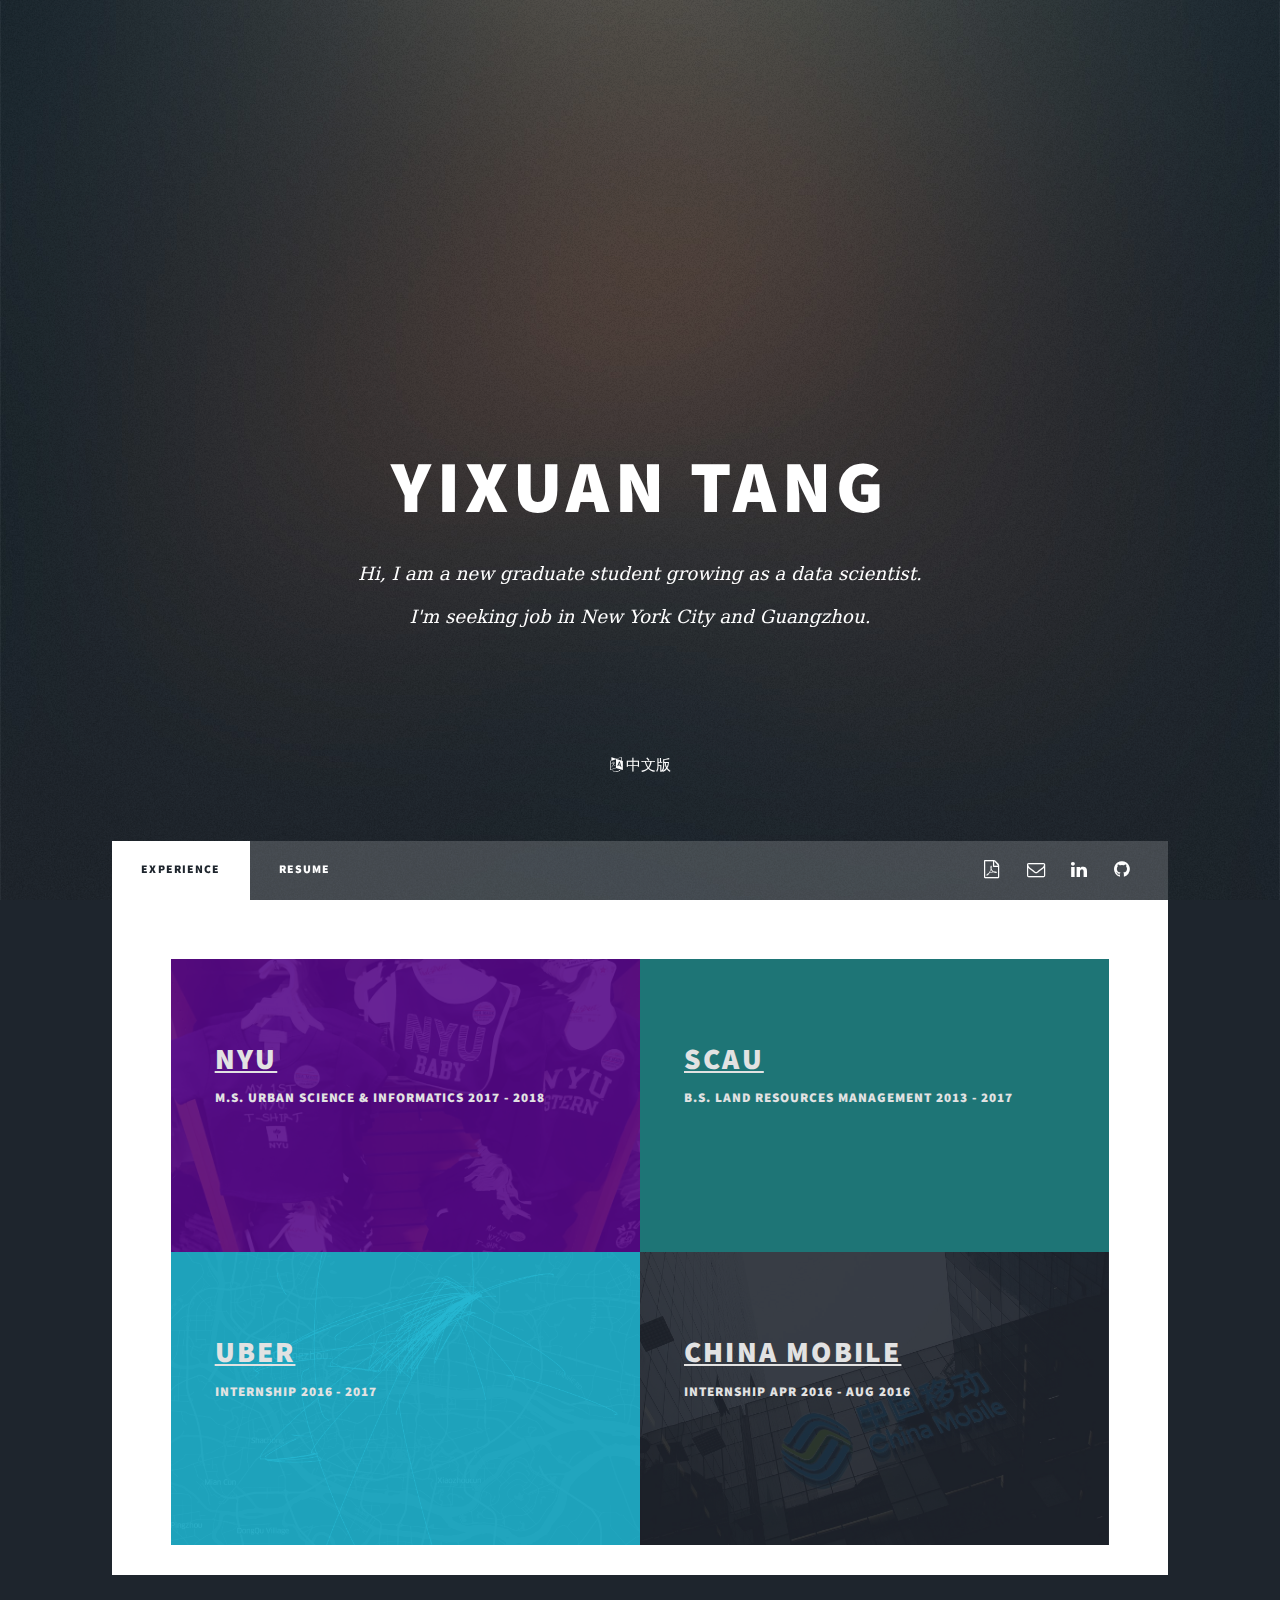
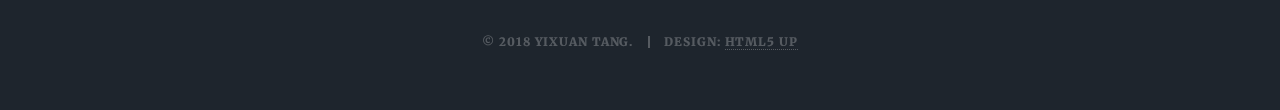
==== commit d60d0622: "fix display error" ====
--- a/index.html
+++ b/index.html
@@ -36,10 +36,10 @@
 					<nav id="nav">
 						<ul class="links">
 							<li class="active"><a href="index.html">EXPERIENCE</a></li>
-							<li><a href="https://github.com/yixuantang/yixuantang.github.io/assets/resume/YixuanTang_Resume.pdf">RESUME</a></li>
+							<li><a href="assets/resume/YixuanTang_Resume.pdf">RESUME</a></li>
 						</ul>
 						<ul class="icons">
-							<li><a href="https://github.com/yixuantang/yixuantang.github.io/assets/resume/YixuanTang_Resume.pdf" class="icon fa-file-pdf-o"><span class="label">Resume</span></a></li>
+							<li><a href="assets/resume/YixuanTang_Resume.pdf" class="icon fa-file-pdf-o"><span class="label">Resume</span></a></li>
 							<li><a href="mailto:yt1369@Nyu.edu?Subject=Hey%20There's%20a%20job%20opportunity%20for%20you%20%3AD" class="icon alt fa-envelope-o"><span class="label">Email</span></a></li>
 					<li><a href="https://www.linkedin.com/in/yixuan-tang-3b2814149/" class="icon alt fa-linkedin"><span class="label">Linkedin</span></a></li>
 							<li><a href="https://github.com/yixuantang" class="icon alt fa-github"><span class="label">GitHub</span></a></li>
@@ -52,7 +52,7 @@
 							<section id="one" class="tiles">
 								<article>
 									<span class="image main">
-										<img src="images/nyu.JPG" alt="" />
+										<img src="images/nyu.jpg" alt="" />
 									</span>
 									<header class="major">
 										<h1>NYU</h1>
@@ -64,7 +64,7 @@
 								</article>
 								<article>
 									<span class="image">
-										<img src="images/scau1.JPG" alt="" />
+										<img src="images/SCAU1.JPG" alt="" />
 									</span>
 									<header class="major">
 										<h1>SCAU</h1>
@@ -83,7 +83,7 @@
 										<img src="images/UberRoute.PNG" alt="" />
 									</span>
 									<header class="major">
-										<h1><a href="https://github.com/yixuantang/yixuantang.github.io/assets/resume/YixuanTang_Resume.pdf" class="link">Uber</a></h1>
+										<h1><a href="assets/resume/YixuanTang_Resume.pdf" class="link">Uber</a></h1>
 										<h2>
 											<a href="https://github.com/yixuantang/yixuantang.github.io/assets/resume/YixuanTang_Resume.pdf" class="link">Internship 2016 - 2017</a>
 										</h2>
@@ -94,8 +94,8 @@
 										<img src="images/Chinamobile.jpeg" alt="" />
 									</span>
 									<header class="major">
-										<h1><a href='https://github.com/yixuantang/yixuantang.github.io/assets/resume/YixuanTang_Resume.pdf' class="link">China Mobile</a></h1>
-										<h2><a href="https://github.com/yixuantang/yixuantang.github.io/assets/resume/YixuanTang_Resume.pdf" class="link">Internship Apr 2016 - Aug 2016</a></h2>
+										<h1><a href='assets/resume/YixuanTang_Resume.pdf' class="link">China Mobile</a></h1>
+										<h2><a href="assets/resume/YixuanTang_Resume.pdf" class="link">Internship Apr 2016 - Aug 2016</a></h2>
 									</header>
 								</article>
 							</section>
@@ -119,4 +119,4 @@
 			<script src="assets/js/main.js"></script>
 
 	</body>
-</html>+</html>
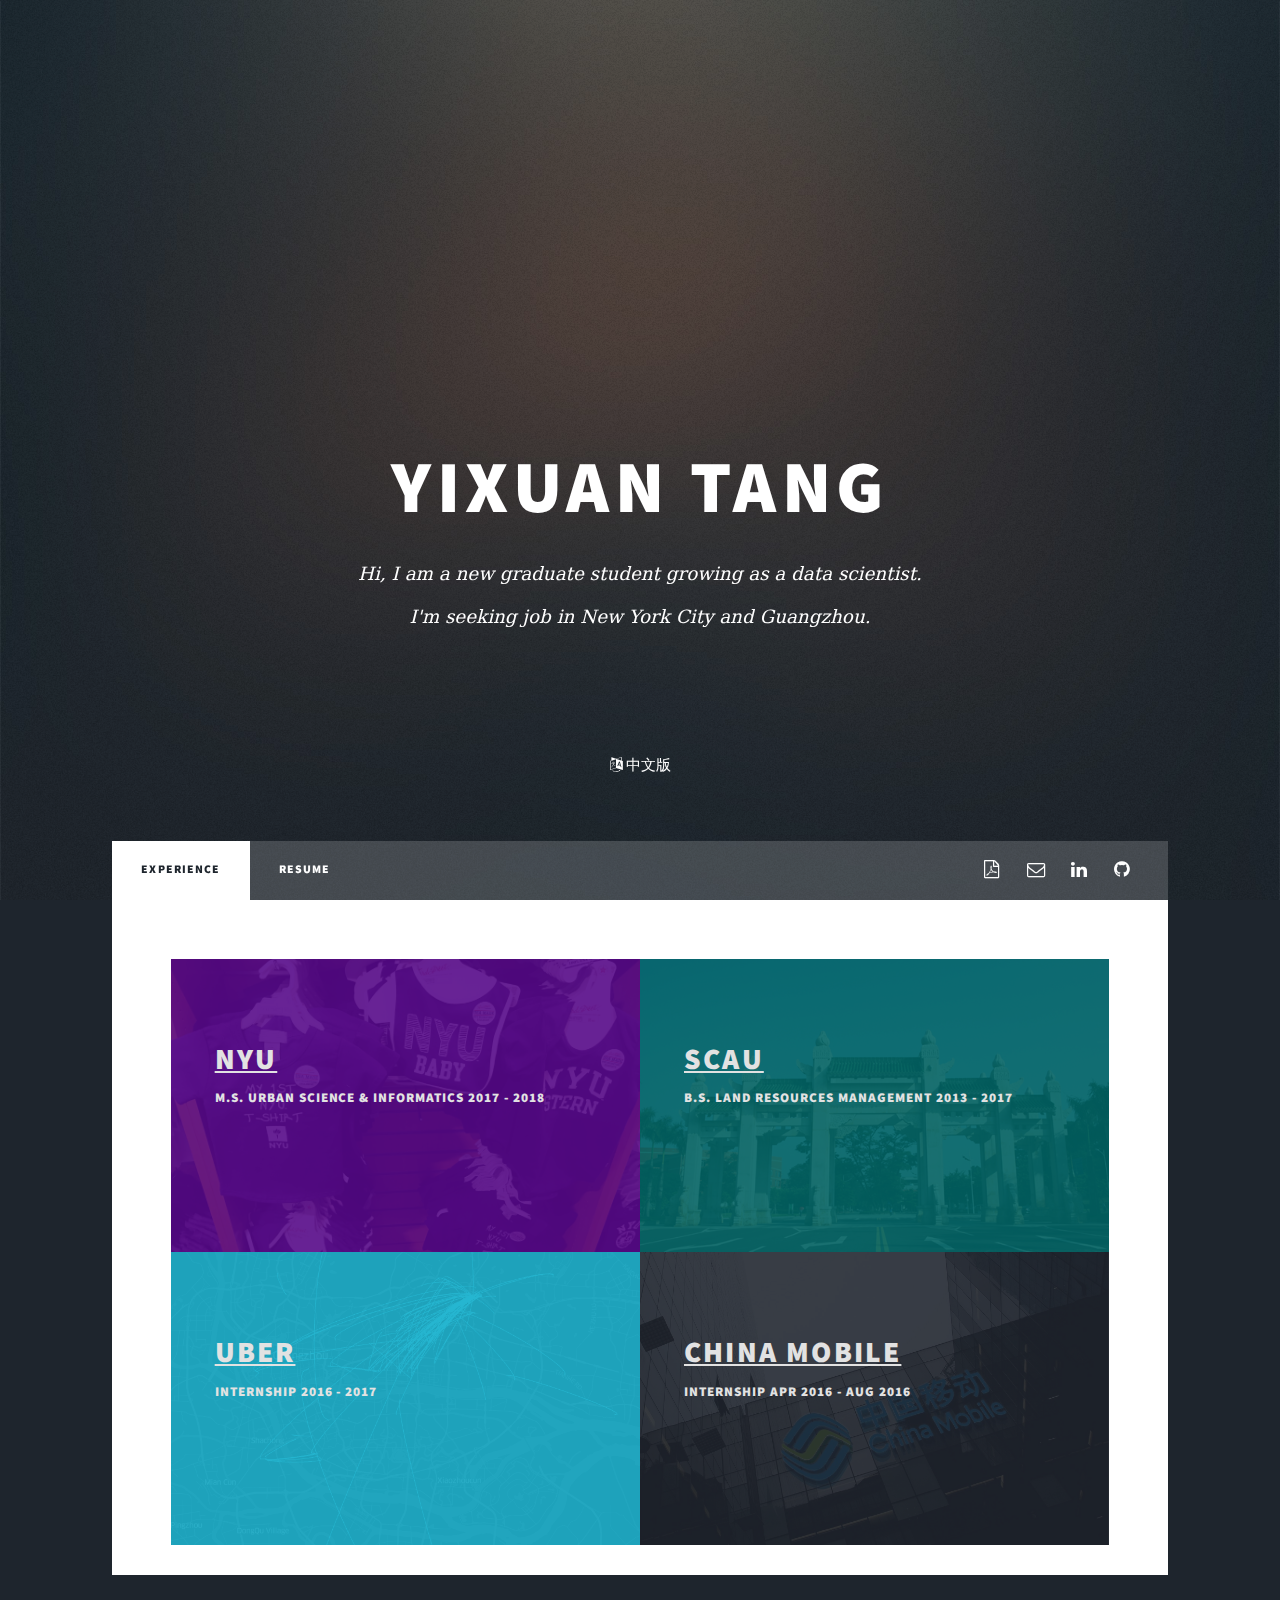
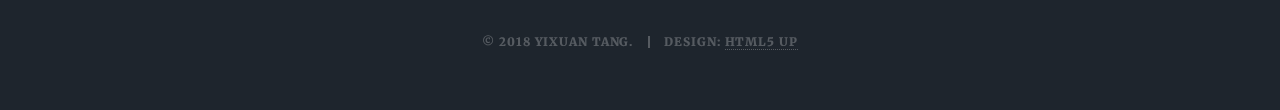
==== commit 5c5b37f4: "fix display error" ====
--- a/index.html
+++ b/index.html
@@ -64,7 +64,7 @@
 								</article>
 								<article>
 									<span class="image">
-										<img src="images/SCAU1.JPG" alt="" />
+										<img src="images/SCAU1.jpg" alt="" />
 									</span>
 									<header class="major">
 										<h1>SCAU</h1>
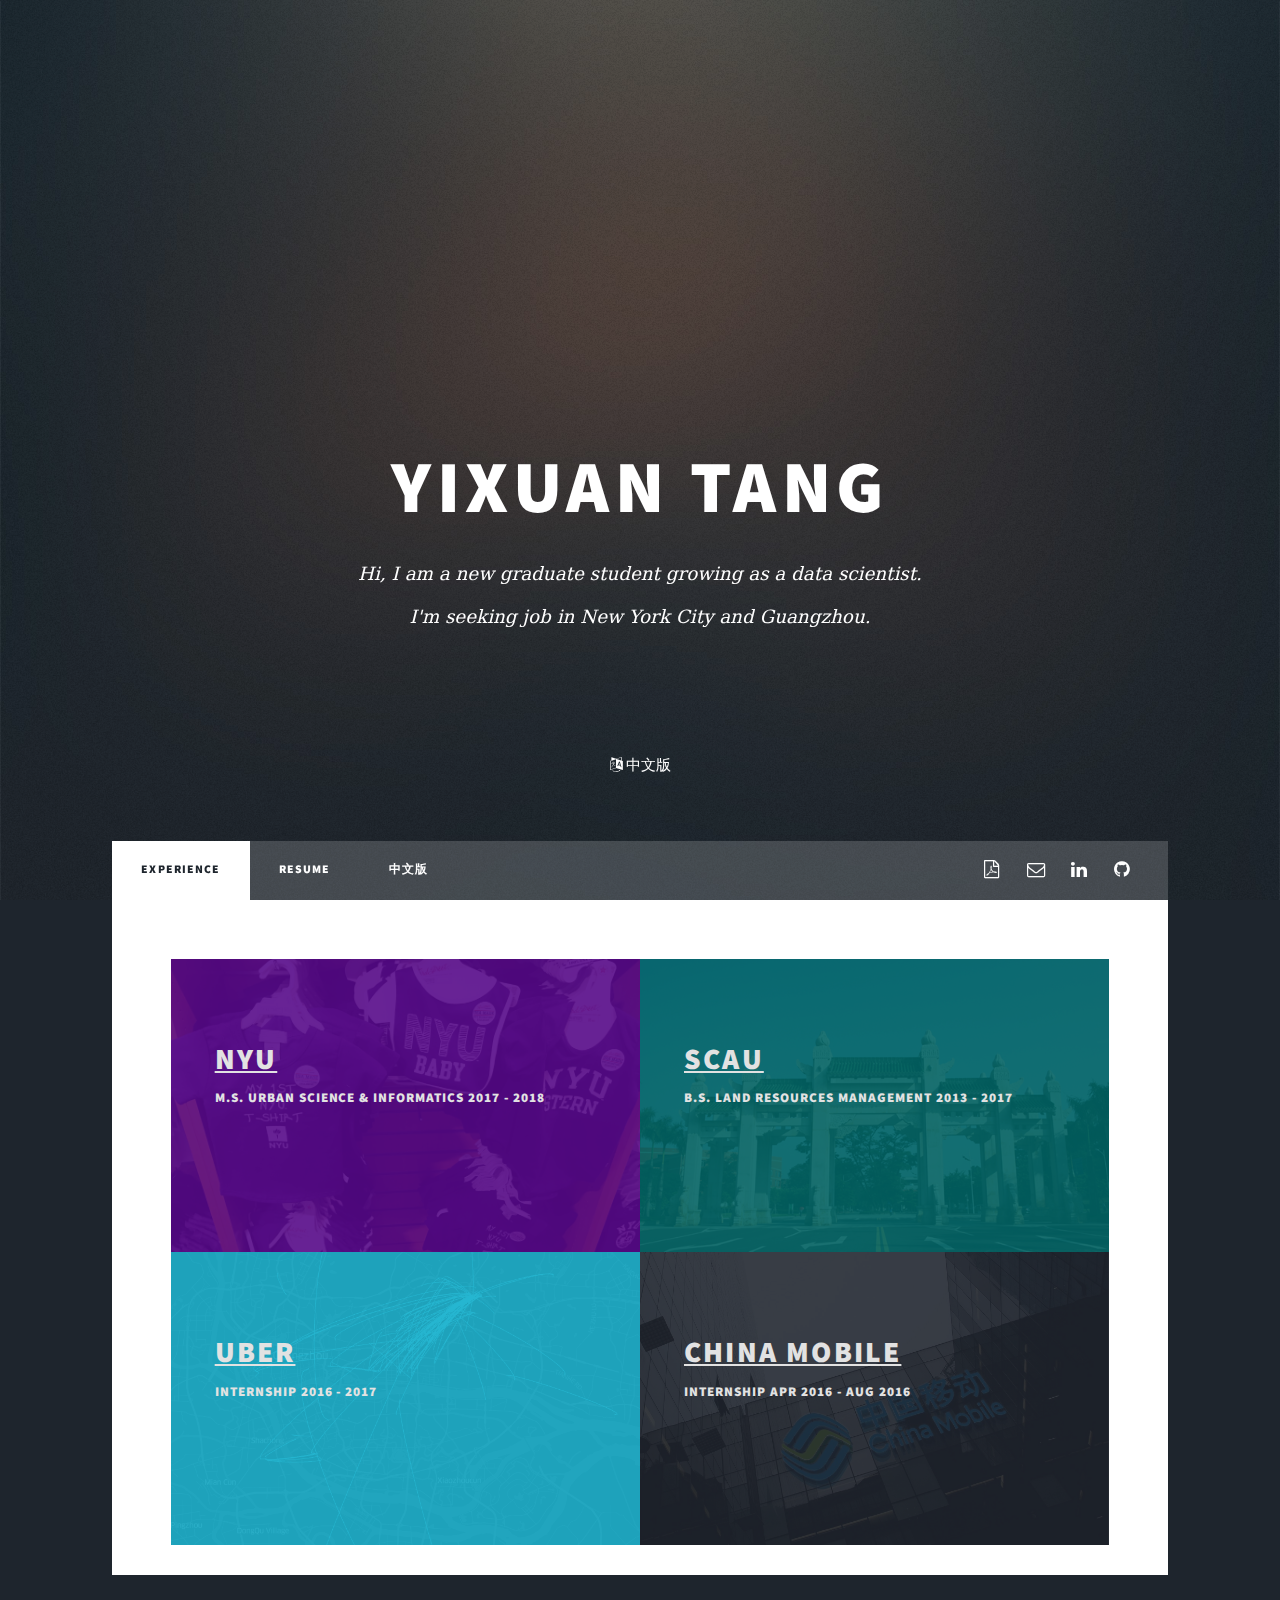
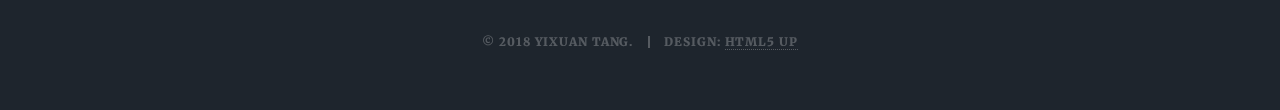
==== commit 437556d7: "Update index.html" ====
--- a/index.html
+++ b/index.html
@@ -37,6 +37,7 @@
 						<ul class="links">
 							<li class="active"><a href="index.html">EXPERIENCE</a></li>
 							<li><a href="assets/resume/YixuanTang_Resume.pdf">RESUME</a></li>
+							<li><a href="index_中文.html">中文版</a></li>
 						</ul>
 						<ul class="icons">
 							<li><a href="assets/resume/YixuanTang_Resume.pdf" class="icon fa-file-pdf-o"><span class="label">Resume</span></a></li>
@@ -57,7 +58,7 @@
 									<header class="major">
 										<h1>NYU</h1>
 										<h2>
-											<a href="generic.html" class="link">M.S. Urban Science & Informatics 2017 - 2018</a>
+											<a href="http://cusp.nyu.edu/masters-degree/" class="link">M.S. Urban Science & Informatics 2017 - 2018</a>
 										</h2>
 
 									</header>
@@ -69,7 +70,7 @@
 									<header class="major">
 										<h1>SCAU</h1>
 										<h2>
-											<a href="generic_SCAU.html" class="link">B.S. Land Resources Management 2013 - 2017</a>
+											<a href="http://www.scau.edu.cn" class="link">B.S. Land Resources Management 2013 - 2017</a>
 										</h2>
 									</header>
 								</article>
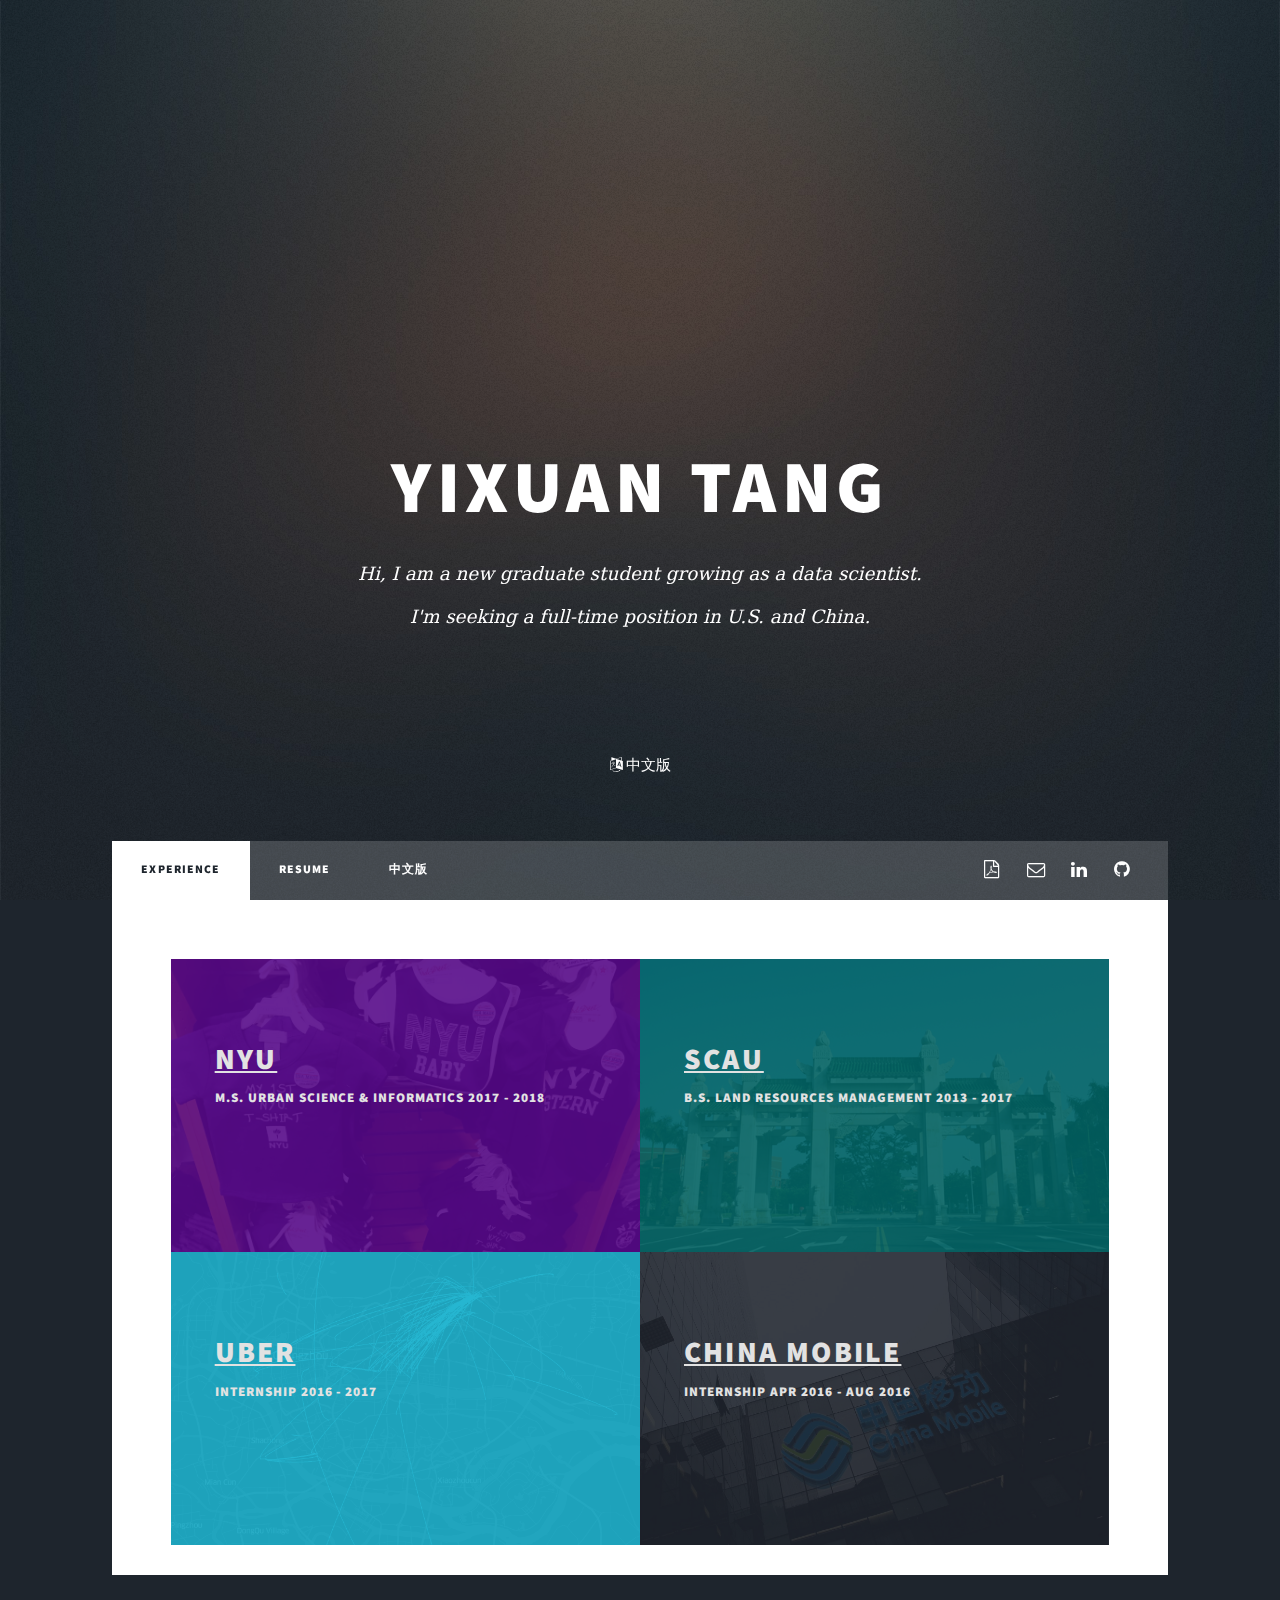
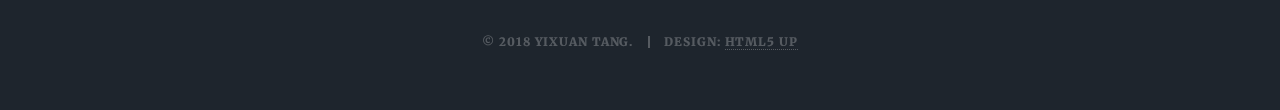
==== commit 9325e99f: "Update" ====
--- a/index.html
+++ b/index.html
@@ -20,7 +20,7 @@
 						<h1>Yixuan Tang</h1>
 
 						<p>Hi, I am a new graduate student growing as a data scientist.<br />
-						I'm seeking job in New York City and Guangzhou.<br /><br /><br /></p>
+						I'm seeking a full-time position in U.S. and China.<br /><br /><br /></p>
 						<ul class="actions">
 							<li><a href="index_中文.html" class = "icon fa-language"> 中文版</a></li>
 						</ul>
@@ -58,7 +58,7 @@
 									<header class="major">
 										<h1>NYU</h1>
 										<h2>
-											<a href="http://cusp.nyu.edu/masters-degree/" class="link">M.S. Urban Science & Informatics 2017 - 2018</a>
+											<a href="generic.html" class="link">M.S. Urban Science & Informatics 2017 - 2018</a>
 										</h2>
 
 									</header>
--- a/assets/css/main.css
+++ b/assets/css/main.css
@@ -2832,7 +2832,7 @@
 		dl dt {
 			display: block;
 			font-weight: 600;
-			margin: 0 0 1rem 0;
+			margin: 0px;
 		}
 
 		dl dd {
